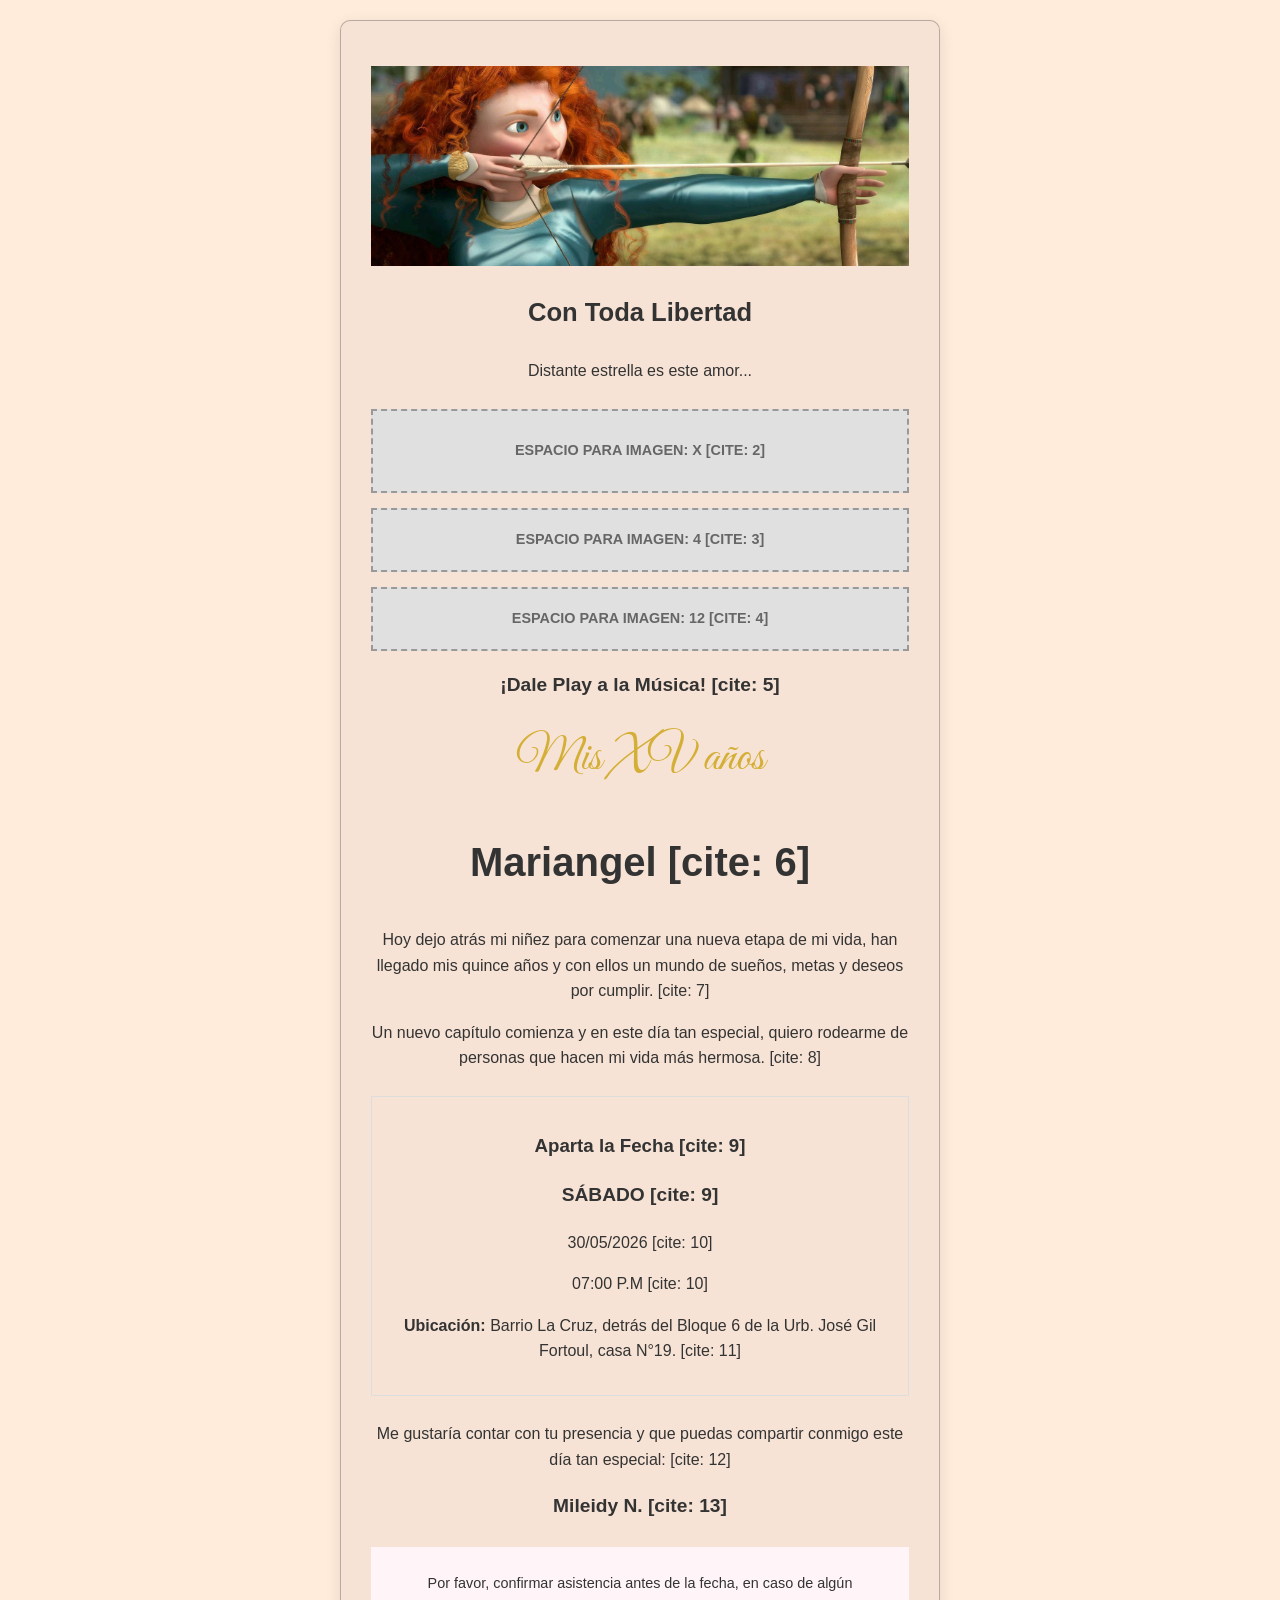
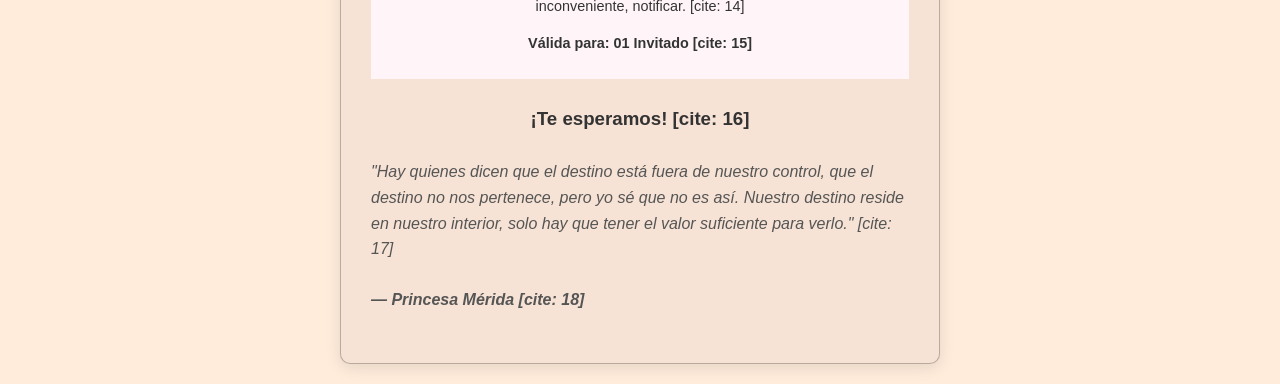
==== index.html @ 7532e688 "Font" ====
<!doctype html>
<html lang="es">
  <head>
    <meta charset="UTF-8" />
    <meta name="viewport" content="width=device-width, initial-scale=1.0" />
    <title>Invitación Mariangel - XV Años</title>

    <!-- Fuente Great Vibes -->
    <link rel="preconnect" href="https://fonts.googleapis.com" />
    <link rel="preconnect" href="https://fonts.gstatic.com" crossorigin />
    <link href="https://fonts.googleapis.com/css2?family=Great+Vibes&display=swap" rel="stylesheet" />

    <style>
      body {
        font-family: "Arial", sans-serif;
        line-height: 1.6;
        color: #333;
        max-width: 600px;
        margin: 0 auto;
        padding: 20px;
        background-color: #ffecdb;
      }
      .container {
        background: #f7e3d5;
        padding: 30px;
        border-radius: 10px;
        border: 1px solid rgba(0, 0, 0, 0.25); /* borde negro leve */
        box-shadow: 0 4px 15px rgba(0, 0, 0, 0.1);
      }

      /* Estilo para los espacios de imágenes */
      .image-placeholder {
        background-color: #e0e0e0;
        border: 2px dashed #999;
        color: #666;
        display: flex;
        align-items: center;
        justify-content: center;
        margin: 15px 0;
        font-size: 0.9em;
        font-weight: bold;
        text-transform: uppercase;
      }

      .section {
        margin-bottom: 25px;
        text-align: center;
      }
      .quote {
        font-style: italic;
        color: #555;
        margin: 20px 0;
      }
      .info-box {
        border: 1px solid #ddd;
        padding: 15px;
        margin-top: 20px;
      }
      h1 {
        font-family: "Great Vibes", cursive;
        color: #d4af37;
        margin: 10px 0;
        font-size: 3em;
        font-weight: 400;
      }
      .destacado {
        font-weight: bold;
        font-size: 1.2em;
      }
    </style>
  </head>
  <body>
    <div class="container">
      <div
        class="image-placeholder"
        style="
          height: 200px;
          padding: 0;
          overflow: hidden;
          border: none;
          background: transparent;
        "
      >
        <img
          src="./img/img02.jpeg"
          alt="Con Toda Libertad"
          style="width: 100%; height: 100%; object-fit: cover; display: block"
        />
      </div>
      <div class="section">
        <p style="font-weight: bold; font-size: 1.6em">Con Toda Libertad</p>
      </div>
      <div class="section">
        <p>Distante estrella es este amor...</p>
      </div>

      <div class="image-placeholder" style="height: 80px">
        Espacio para Imagen: X [cite: 2]
      </div>

      <div class="image-placeholder" style="height: 60px">
        Espacio para Imagen: 4 [cite: 3]
      </div>

      <div class="image-placeholder" style="height: 60px">
        Espacio para Imagen: 12 [cite: 4]
      </div>

      <div class="section">
        <p class="destacado">¡Dale Play a la Música! [cite: 5]</p>
        <h1>Mis XV años</h1>
        <h2 style="font-size: 2.5em">Mariangel [cite: 6]</h2>
      </div>

      <div class="section">
        <p>
          Hoy dejo atrás mi niñez para comenzar una nueva etapa de mi vida, han
          llegado mis quince años y con ellos un mundo de sueños, metas y deseos
          por cumplir. [cite: 7]
        </p>
        <p>
          Un nuevo capítulo comienza y en este día tan especial, quiero rodearme
          de personas que hacen mi vida más hermosa. [cite: 8]
        </p>
      </div>

      <div class="section info-box">
        <h3>Aparta la Fecha [cite: 9]</h3>
        <p class="destacado">SÁBADO [cite: 9]</p>
        <p>30/05/2026 [cite: 10]</p>
        <p>07:00 P.M [cite: 10]</p>
        <p>
          <strong>Ubicación:</strong> Barrio La Cruz, detrás del Bloque 6 de la
          Urb. José Gil Fortoul, casa N°19. [cite: 11]
        </p>
      </div>

      <div class="section">
        <p>
          Me gustaría contar con tu presencia y que puedas compartir conmigo
          este día tan especial: [cite: 12]
        </p>
        <p class="destacado">Mileidy N. [cite: 13]</p>
      </div>

      <div
        class="section"
        style="font-size: 0.9em; background: #fff5f8; padding: 10px"
      >
        <p>
          Por favor, confirmar asistencia antes de la fecha, en caso de algún
          inconveniente, notificar. [cite: 14]
        </p>
        <p><strong>Válida para: 01 Invitado [cite: 15]</strong></p>
      </div>

      <div class="section">
        <h3>¡Te esperamos! [cite: 16]</h3>
      </div>

      <div class="quote">
        "Hay quienes dicen que el destino está fuera de nuestro control, que el
        destino no nos pertenece, pero yo sé que no es así. Nuestro destino
        reside en nuestro interior, solo hay que tener el valor suficiente para
        verlo." [cite: 17]
        <br /><br />
        <strong>— Princesa Mérida [cite: 18]</strong>
      </div>
    </div>
  </body>
</html>
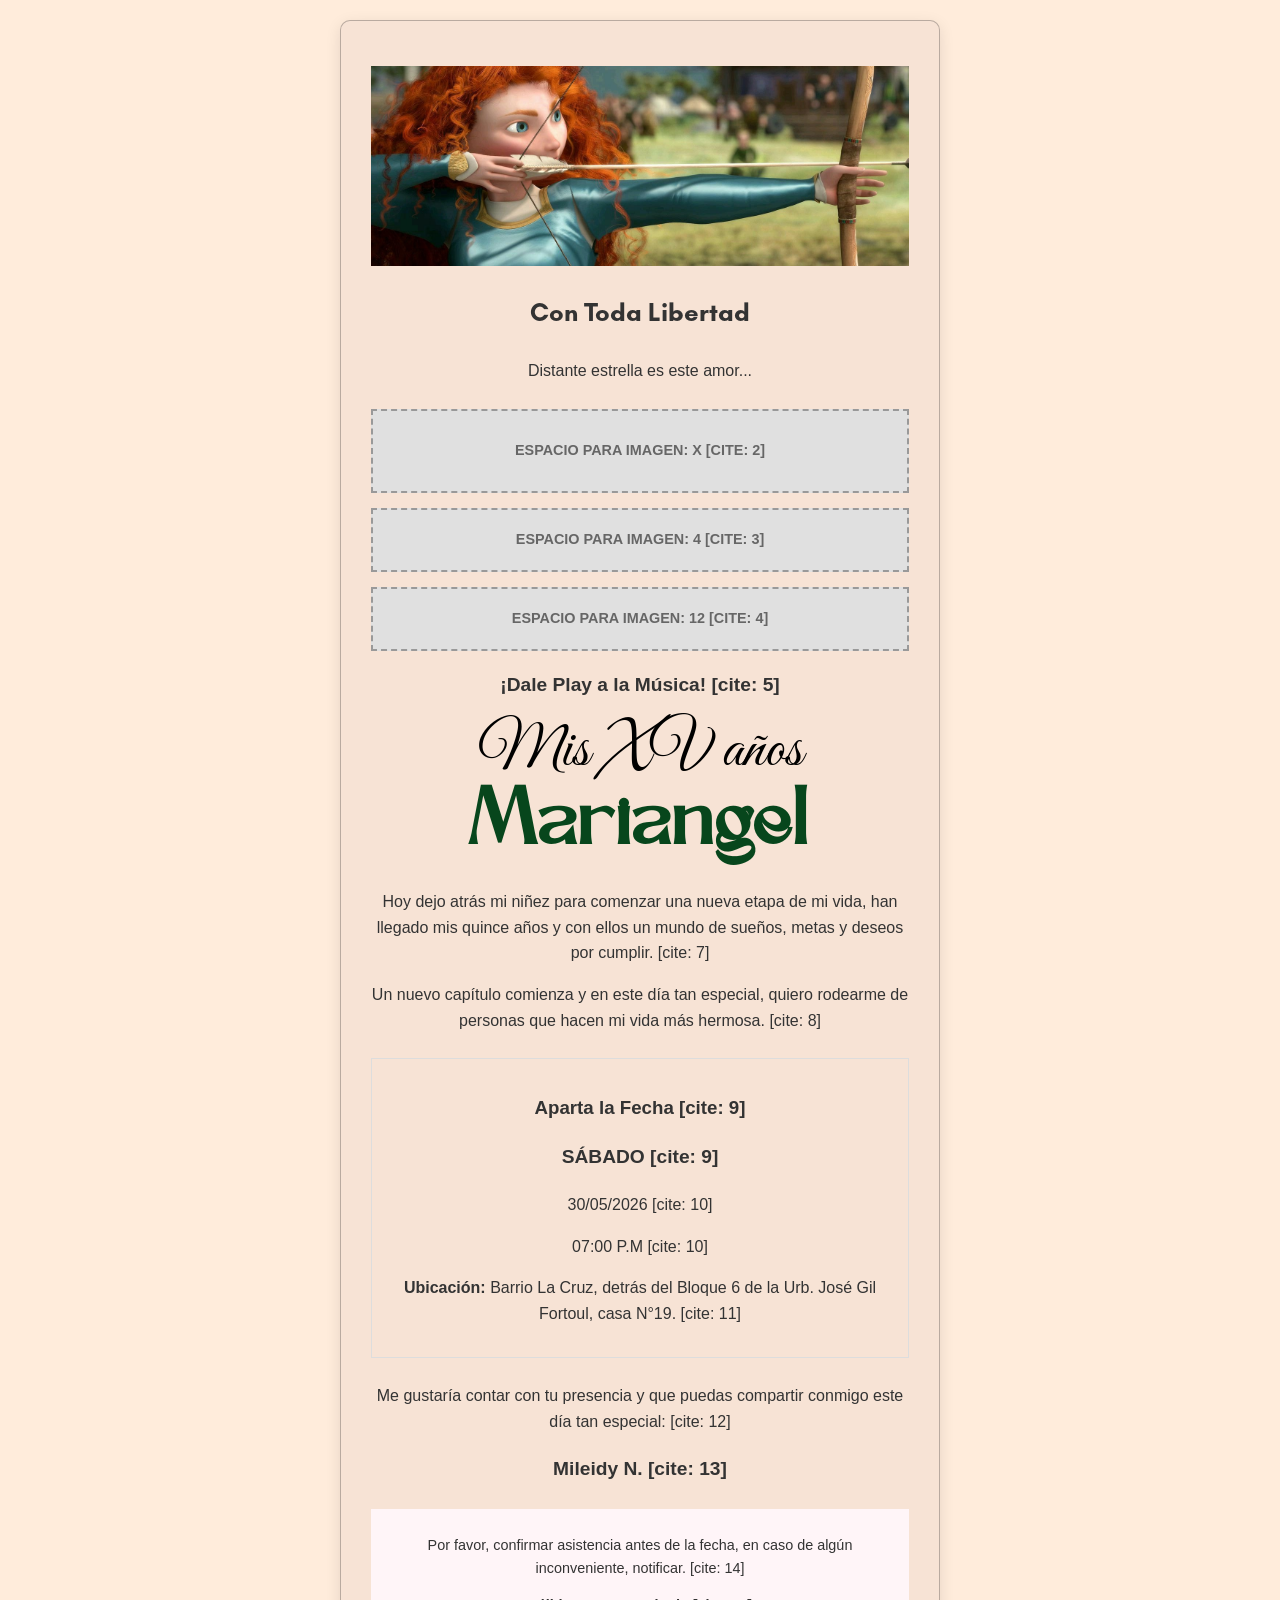
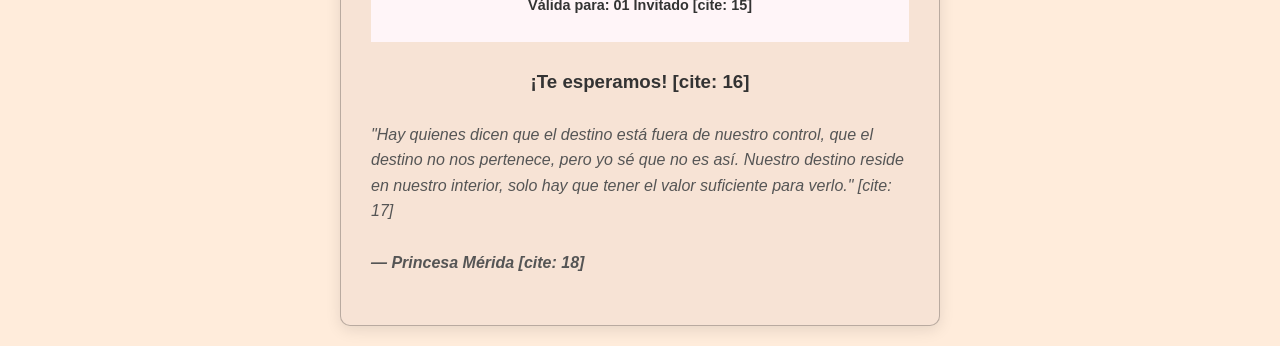
==== commit 9b20ef1f: "FONT" ====
--- a/index.html
+++ b/index.html
@@ -8,9 +8,32 @@
     <!-- Fuente Great Vibes -->
     <link rel="preconnect" href="https://fonts.googleapis.com" />
     <link rel="preconnect" href="https://fonts.gstatic.com" crossorigin />
-    <link href="https://fonts.googleapis.com/css2?family=Great+Vibes&display=swap" rel="stylesheet" />
+    <link
+      href="https://fonts.googleapis.com/css2?family=Great+Vibes&display=swap"
+      rel="stylesheet"
+    />
 
     <style>
+      @font-face {
+        font-family: "Glacial Indifference";
+        src: url("./font/GlacialIndifference/GlacialIndifference-Bold.otf")
+          format("opentype");
+        font-weight: 700;
+        font-style: normal;
+      }
+      @font-face {
+        font-family: "Madelyn Rough";
+        src: url("./font/MadelynRough/madelyn_regular.ttf") format("opentype");
+        font-weight: 400;
+        font-style: normal;
+      }
+      @font-face {
+        font-family: "SEGO";
+        src: url("./font/Sego/sego/SEGO.otf") format("opentype");
+        font-weight: 400;
+        font-style: normal;
+      }
+
       body {
         font-family: "Arial", sans-serif;
         line-height: 1.6;
@@ -66,6 +89,31 @@
       .destacado {
         font-weight: bold;
         font-size: 1.2em;
+      }
+      .titulo-cancion {
+        font-family: "Glacial Indifference", Arial, sans-serif;
+        font-weight: 700;
+        font-size: 1.6em;
+      }
+      h1 {
+        font-family: "Madelyn Rough", "Great Vibes", cursive;
+        color: #d4af37;
+        margin: 10px 0;
+        font-size: 3em;
+        font-weight: 400;
+      }
+      .titulo-xv {
+        font-size: 3.9em;
+        color: #000;
+        margin: 0 0 2px 0; /* menos espacio abajo */
+        line-height: 1;
+      }
+      .titulo-nombre {
+        font-family: "SEGO", Arial, sans-serif;
+        font-size: 5em;
+        margin: 0; /* quita separación extra */
+        line-height: 1;
+        color: #07461c;
       }
     </style>
   </head>
@@ -88,7 +136,9 @@
         />
       </div>
       <div class="section">
-        <p style="font-weight: bold; font-size: 1.6em">Con Toda Libertad</p>
+        <p class="titulo-cancion" style="font-weight: bold; font-size: 1.6em">
+          Con Toda Libertad
+        </p>
       </div>
       <div class="section">
         <p>Distante estrella es este amor...</p>
@@ -108,8 +158,8 @@
 
       <div class="section">
         <p class="destacado">¡Dale Play a la Música! [cite: 5]</p>
-        <h1>Mis XV años</h1>
-        <h2 style="font-size: 2.5em">Mariangel [cite: 6]</h2>
+        <h1 class="titulo-xv">Mis XV años</h1>
+        <h2 class="titulo-nombre">Mariangel</h2>
       </div>
 
       <div class="section">
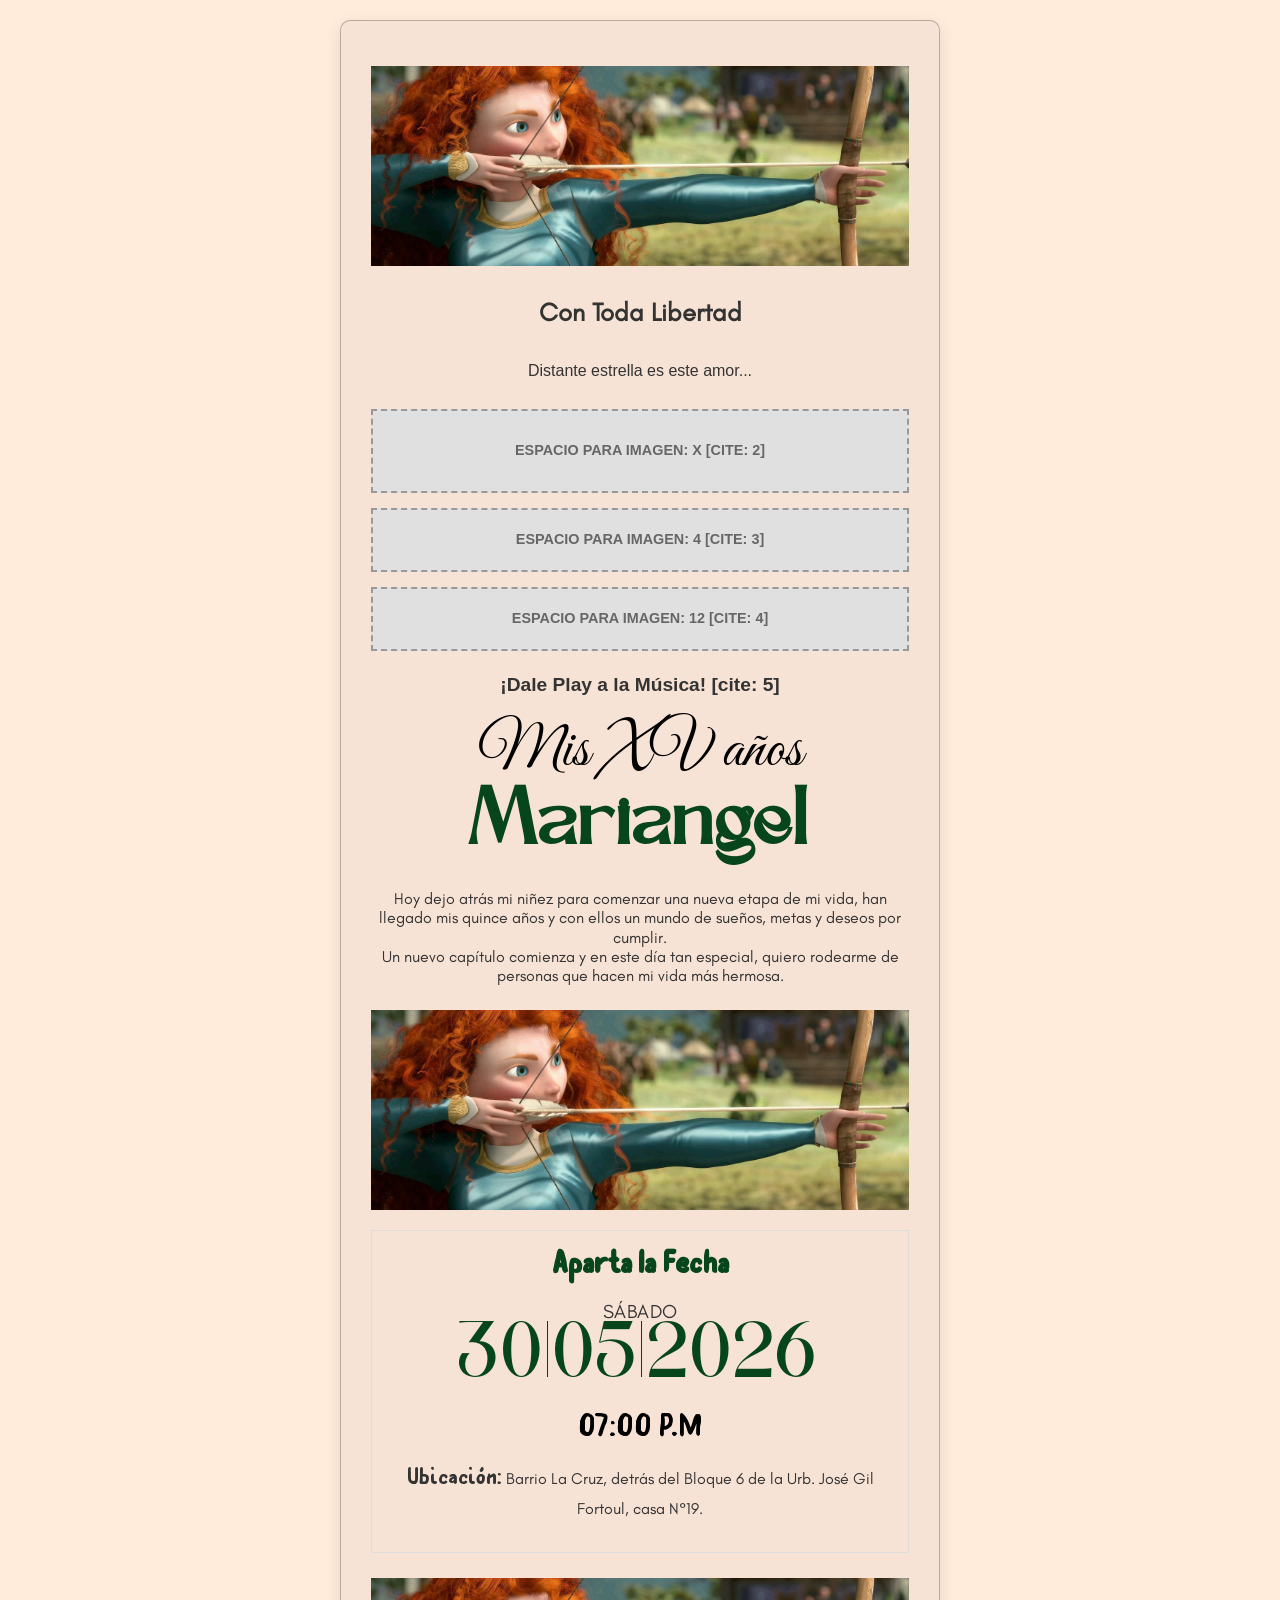
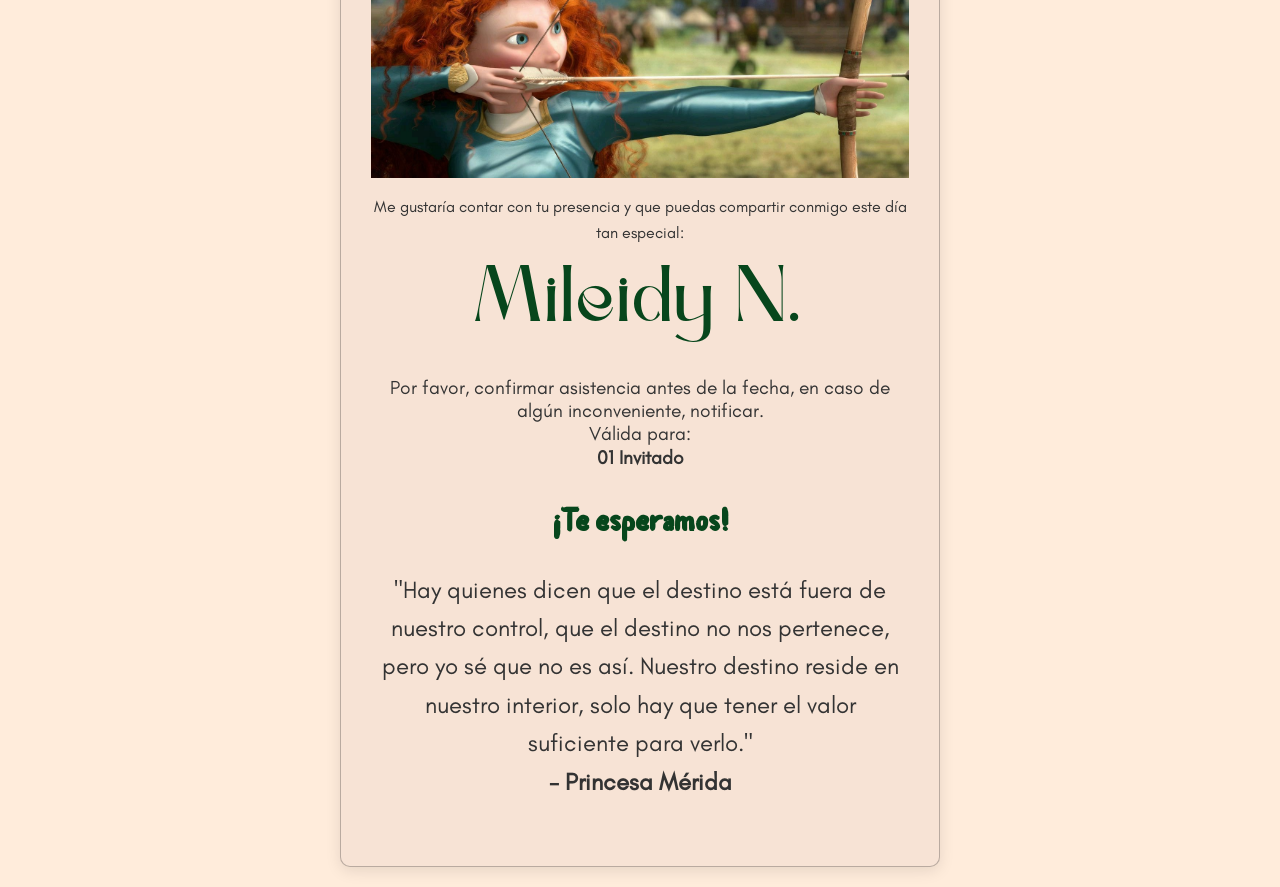
==== commit c0dddf09: "web" ====
--- a/index.html
+++ b/index.html
@@ -16,9 +16,9 @@
     <style>
       @font-face {
         font-family: "Glacial Indifference";
-        src: url("./font/GlacialIndifference/GlacialIndifference-Bold.otf")
+        src: url("./font/GlacialIndifference/GlacialIndifference-Regular.otf")
           format("opentype");
-        font-weight: 700;
+        font-weight: 400;
         font-style: normal;
       }
       @font-face {
@@ -30,6 +30,12 @@
       @font-face {
         font-family: "SEGO";
         src: url("./font/Sego/sego/SEGO.otf") format("opentype");
+        font-weight: 400;
+        font-style: normal;
+      }
+      @font-face {
+        font-family: "Rabbits Bro";
+        src: url("./font/RabbitsBro/Rabbits-Bro.ttf") format("truetype");
         font-weight: 400;
         font-style: normal;
       }
@@ -115,6 +121,44 @@
         line-height: 1;
         color: #07461c;
       }
+      .subtitulo-nombre {
+        font-family: "Rabbits Bro", Arial, sans-serif;
+        font-size: 2em;
+        margin: 0; /* quita separación extra */
+        line-height: 1;
+        color: #07461c;
+      }
+      .fecha {
+        font-family: "Rabbits Bro", Arial, sans-serif;
+        font-size: 2em;
+        margin: 0; /* quita separación extra */
+        line-height: 1;
+        color: black;
+      }
+      .texto-historia {
+        font-family: "Glacial Indifference", Arial, sans-serif;
+        font-weight: 400;
+      }
+      .dia-semana {
+        font-family: "Glacial Indifference", Arial, sans-serif;
+        font-weight: 300; /* más delgada */
+        font-size: 1.2em;
+        letter-spacing: 0.5px;
+      }
+      .info-box .titulo-nombre {
+        margin-top: -30px;
+        margin-bottom: 12px; /* entre 5 y 15 px hacia arriba */
+      }
+      .title-ubi {
+        font-family: "Rabbits Bro", Arial, sans-serif;
+        font-weight: 500;
+        font-size: 1.5em;
+      }
+      .texto-historia p {
+        margin: 0;
+        padding: 0;
+        line-height: 1.2;
+      }
     </style>
   </head>
   <body>
@@ -163,58 +207,94 @@
       </div>
 
       <div class="section">
-        <p>
-          Hoy dejo atrás mi niñez para comenzar una nueva etapa de mi vida, han
-          llegado mis quince años y con ellos un mundo de sueños, metas y deseos
-          por cumplir. [cite: 7]
+        <div class="texto-historia">
+          <p>
+            Hoy dejo atrás mi niñez para comenzar una nueva etapa de mi vida,
+            han llegado mis quince años y con ellos un mundo de sueños, metas y
+            deseos por cumplir.
+          </p>
+          <p>
+            Un nuevo capítulo comienza y en este día tan especial, quiero
+            rodearme de personas que hacen mi vida más hermosa.
+          </p>
+        </div>
+      </div>
+      <div
+        class="image-placeholder"
+        style="
+          height: 200px;
+          padding: 0;
+          overflow: hidden;
+          border: none;
+          background: transparent;
+        "
+      >
+        <img
+          src="./img/img02.jpeg"
+          alt="Con Toda Libertad"
+          style="width: 100%; height: 100%; object-fit: cover; display: block"
+        />
+      </div>
+      <div class="section info-box">
+        <h3 class="subtitulo-nombre">Aparta la Fecha</h3>
+        <p class="destacado dia-semana">SÁBADO</p>
+        <p class="titulo-nombre">30|05|2026</p>
+        <p class="fecha">07:00 P.M</p>
+        <p class="texto-historia">
+          <strong class="title-ubi">Ubicación:</strong> Barrio La Cruz, detrás
+          del Bloque 6 de la Urb. José Gil Fortoul, casa N°19.
         </p>
-        <p>
-          Un nuevo capítulo comienza y en este día tan especial, quiero rodearme
-          de personas que hacen mi vida más hermosa. [cite: 8]
+      </div>
+      <div
+        class="image-placeholder"
+        style="
+          height: 200px;
+          padding: 0;
+          overflow: hidden;
+          border: none;
+          background: transparent;
+        "
+      >
+        <img
+          src="./img/img02.jpeg"
+          alt="Con Toda Libertad"
+          style="width: 100%; height: 100%; object-fit: cover; display: block"
+        />
+      </div>
+      <div class="section">
+        <p class="texto-historia">
+          Me gustaría contar con tu presencia y que puedas compartir conmigo
+          este día tan especial:
         </p>
-      </div>
-
-      <div class="section info-box">
-        <h3>Aparta la Fecha [cite: 9]</h3>
-        <p class="destacado">SÁBADO [cite: 9]</p>
-        <p>30/05/2026 [cite: 10]</p>
-        <p>07:00 P.M [cite: 10]</p>
-        <p>
-          <strong>Ubicación:</strong> Barrio La Cruz, detrás del Bloque 6 de la
-          Urb. José Gil Fortoul, casa N°19. [cite: 11]
-        </p>
-      </div>
-
-      <div class="section">
-        <p>
-          Me gustaría contar con tu presencia y que puedas compartir conmigo
-          este día tan especial: [cite: 12]
-        </p>
-        <p class="destacado">Mileidy N. [cite: 13]</p>
-      </div>
-
-      <div
-        class="section"
-        style="font-size: 0.9em; background: #fff5f8; padding: 10px"
+        <p class="titulo-nombre">Mileidy N.</p>
+      </div>
+
+      <div
+        class="section texto-historia"
+        style="font-size: 1.2em; padding: 10px"
       >
         <p>
           Por favor, confirmar asistencia antes de la fecha, en caso de algún
-          inconveniente, notificar. [cite: 14]
+          inconveniente, notificar.
         </p>
-        <p><strong>Válida para: 01 Invitado [cite: 15]</strong></p>
-      </div>
-
-      <div class="section">
-        <h3>¡Te esperamos! [cite: 16]</h3>
-      </div>
-
-      <div class="quote">
+        <p>Válida para:</p>
+        <p><strong>01 Invitado</strong></p>
+      </div>
+
+      <div class="section">
+        <h3 class="subtitulo-nombre">¡Te esperamos!</h3>
+      </div>
+
+      <div
+        class="section texto-historia"
+        style="font-size: 1.5em; padding: 10px"
+      >
         "Hay quienes dicen que el destino está fuera de nuestro control, que el
         destino no nos pertenece, pero yo sé que no es así. Nuestro destino
         reside en nuestro interior, solo hay que tener el valor suficiente para
-        verlo." [cite: 17]
-        <br /><br />
-        <strong>— Princesa Mérida [cite: 18]</strong>
+        verlo."
+        <br />
+        <strong>- Princesa Mérida</strong>
       </div>
     </div>
   </body>
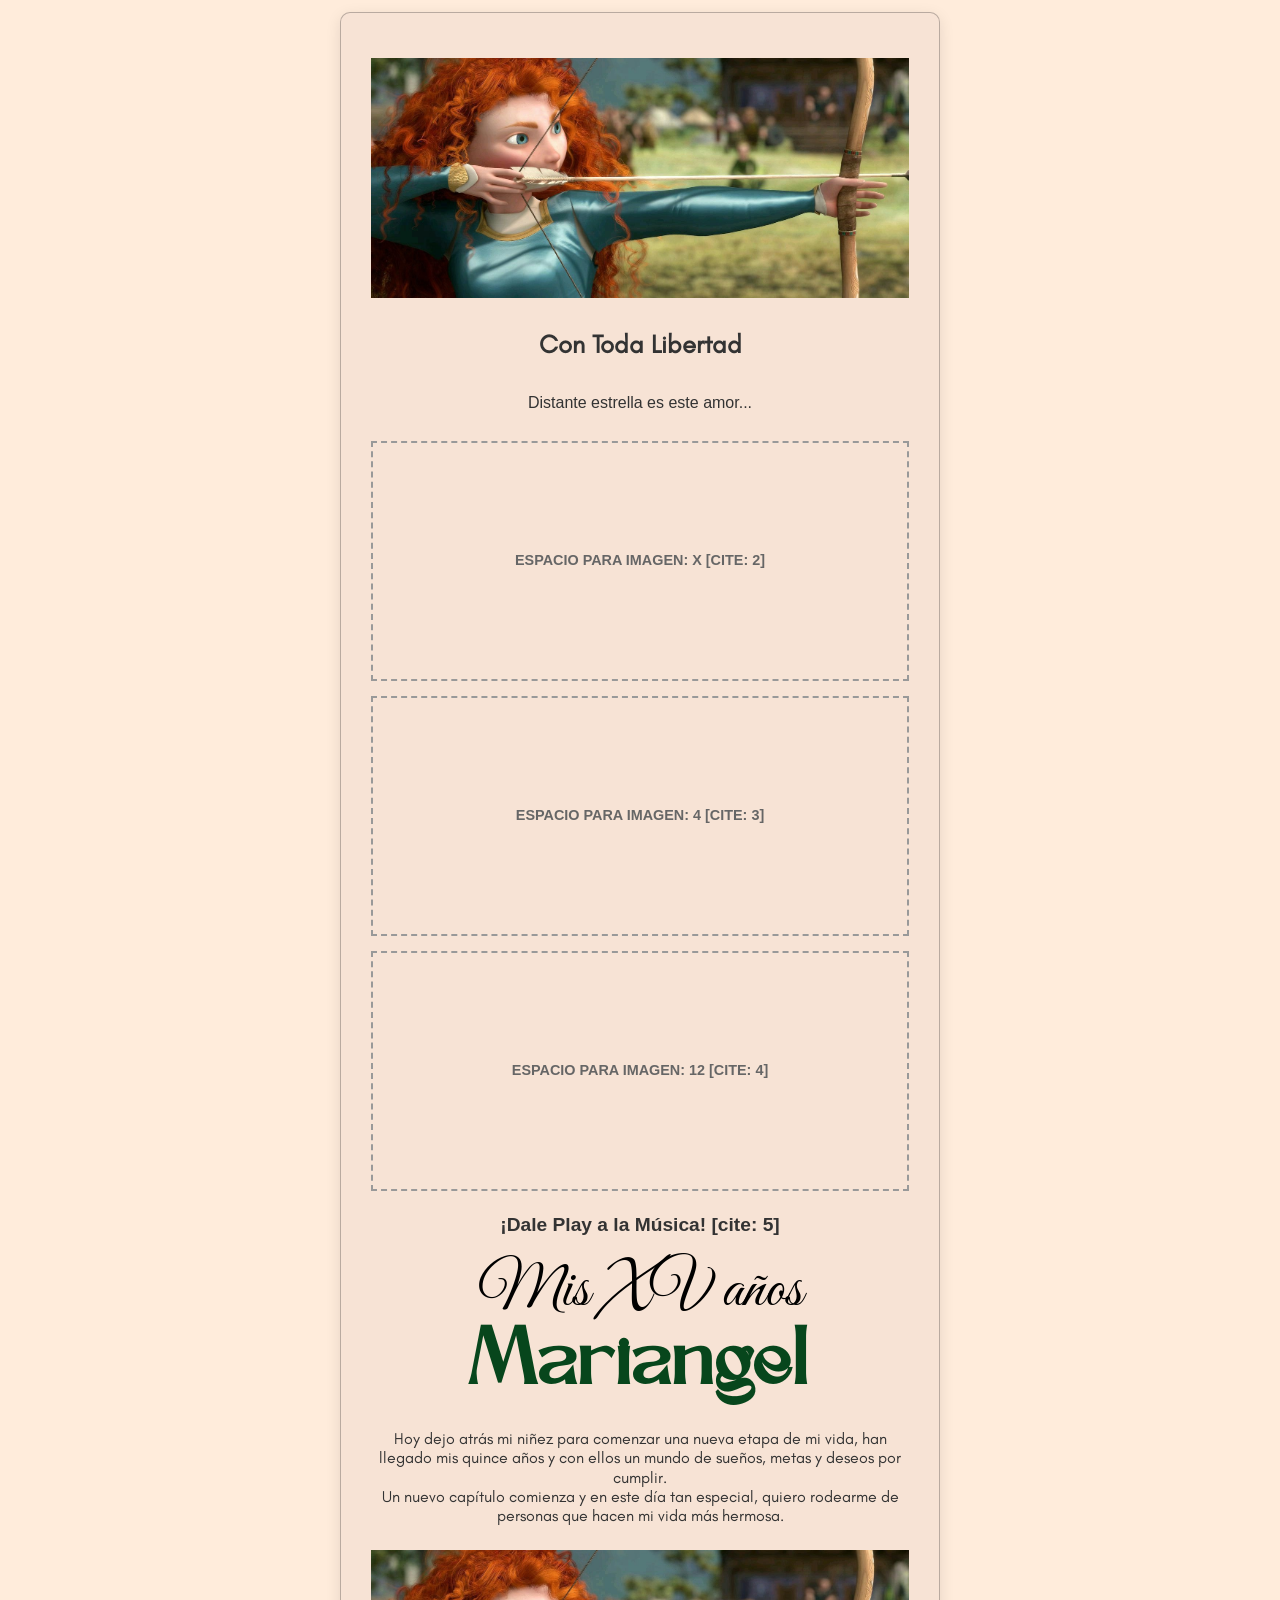
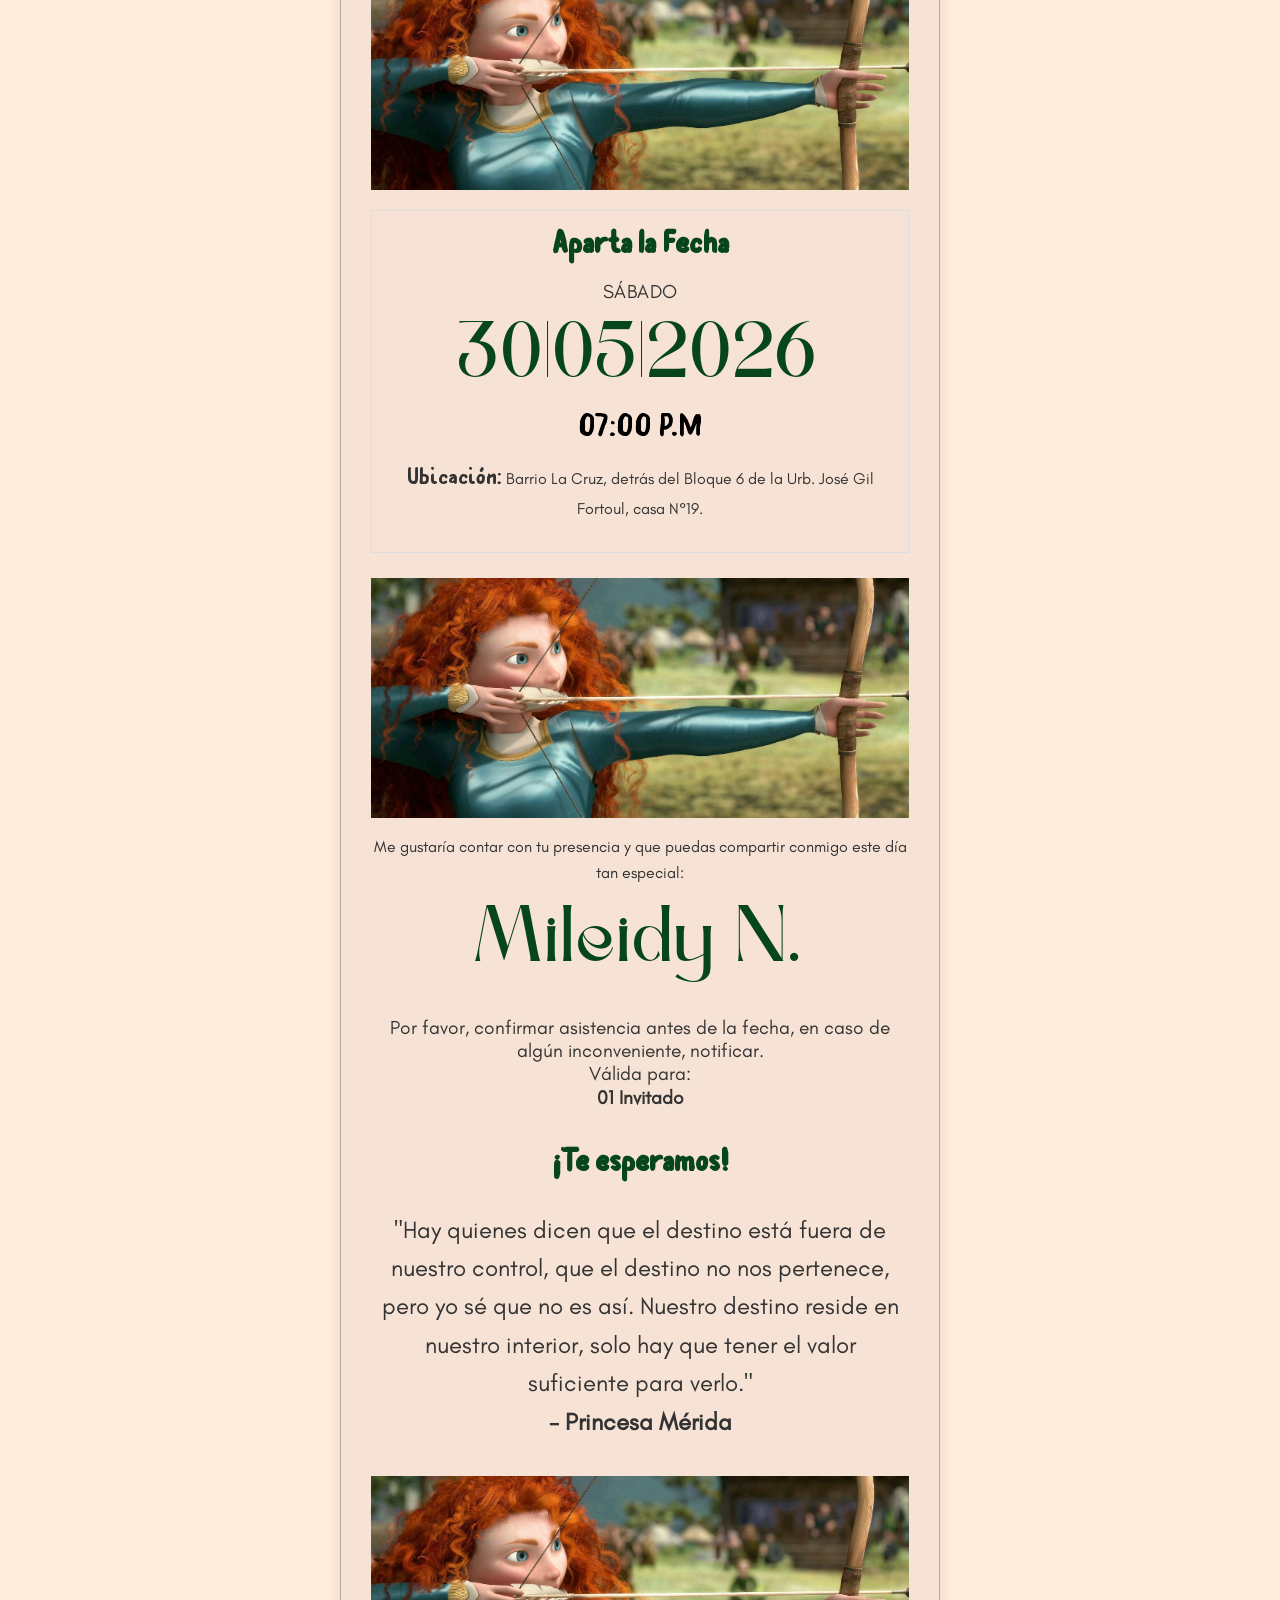
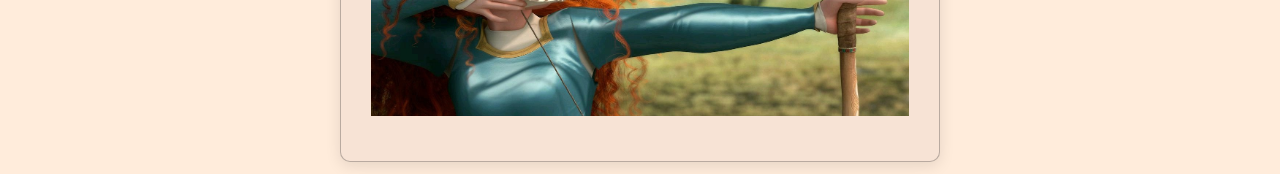
==== commit 0399538a: "media query" ====
--- a/index.html
+++ b/index.html
@@ -40,39 +40,63 @@
         font-style: normal;
       }
 
+      * {
+        box-sizing: border-box;
+      }
+
+      html,
+      body {
+        width: 100%;
+        margin: 0;
+        padding: 0;
+      }
+
       body {
         font-family: "Arial", sans-serif;
         line-height: 1.6;
         color: #333;
+        min-height: 100vh;
+        background-color: #ffecdb;
+        padding: 12px;
+        display: flex;
+        justify-content: center;
+      }
+
+      .container {
+        width: 100%;
         max-width: 600px;
-        margin: 0 auto;
-        padding: 20px;
-        background-color: #ffecdb;
-      }
-      .container {
         background: #f7e3d5;
-        padding: 30px;
+        padding: clamp(16px, 4vw, 30px);
         border-radius: 10px;
-        border: 1px solid rgba(0, 0, 0, 0.25); /* borde negro leve */
+        border: 1px solid rgba(0, 0, 0, 0.25);
         box-shadow: 0 4px 15px rgba(0, 0, 0, 0.1);
       }
 
       /* Estilo para los espacios de imágenes */
       .image-placeholder {
-        background-color: #e0e0e0;
+        width: 100%;
+        margin: 15px 0;
+        overflow: hidden;
+        height: clamp(160px, 45vw, 240px) !important;
         border: 2px dashed #999;
         color: #666;
         display: flex;
         align-items: center;
         justify-content: center;
-        margin: 15px 0;
         font-size: 0.9em;
         font-weight: bold;
         text-transform: uppercase;
       }
 
+      .image-placeholder img {
+        width: 100%;
+        height: 100%;
+        object-fit: cover;
+        display: block;
+      }
+
       .section {
-        margin-bottom: 25px;
+        margin-bottom: clamp(16px, 4vw, 25px);
         text-align: center;
       }
       .quote {
@@ -82,7 +106,7 @@
       }
       .info-box {
         border: 1px solid #ddd;
-        padding: 15px;
+        padding: clamp(12px, 3vw, 15px);
         margin-top: 20px;
       }
       h1 {
@@ -116,8 +140,8 @@
       }
       .titulo-nombre {
         font-family: "SEGO", Arial, sans-serif;
-        font-size: 5em;
-        margin: 0; /* quita separación extra */
+        font-size: clamp(2.5em, 12vw, 5em);  /* Cambio aquí */
+        margin: 0;
         line-height: 1;
         color: #07461c;
       }
@@ -130,7 +154,7 @@
       }
       .fecha {
         font-family: "Rabbits Bro", Arial, sans-serif;
-        font-size: 2em;
+        font-size: clamp(1.2em, 5vw, 2em);  /* Cambio aquí */
         margin: 0; /* quita separación extra */
         line-height: 1;
         color: black;
@@ -146,7 +170,7 @@
         letter-spacing: 0.5px;
       }
       .info-box .titulo-nombre {
-        margin-top: -30px;
+        margin-top: -10px;
         margin-bottom: 12px; /* entre 5 y 15 px hacia arriba */
       }
       .title-ubi {
@@ -296,6 +320,22 @@
         <br />
         <strong>- Princesa Mérida</strong>
       </div>
+      <div
+        class="image-placeholder"
+        style="
+          height: 200px;
+          padding: 0;
+          overflow: hidden;
+          border: none;
+          background: transparent;
+        "
+      >
+        <img
+          src="./img/img02.jpeg"
+          alt="Con Toda Libertad"
+          style="width: 100%; height: 100%; object-fit: cover; display: block"
+        />
+      </div>
     </div>
   </body>
 </html>
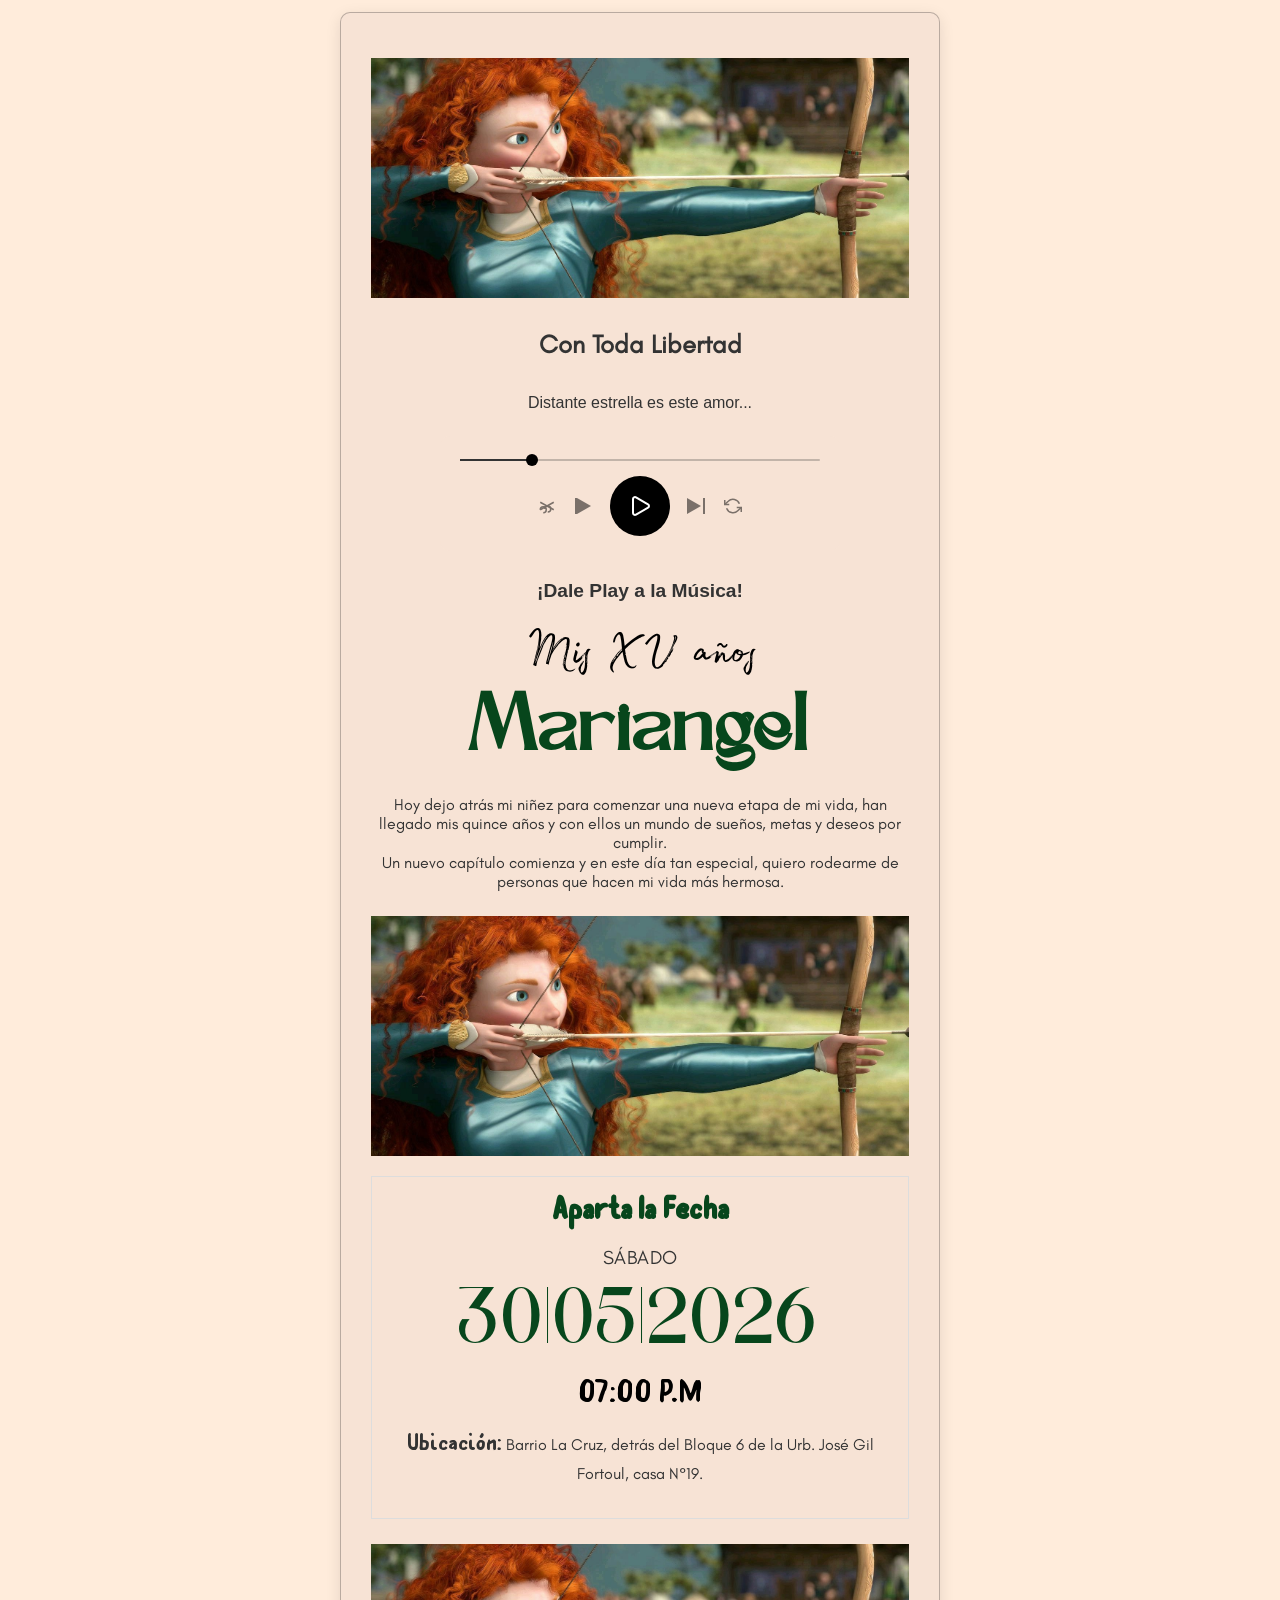
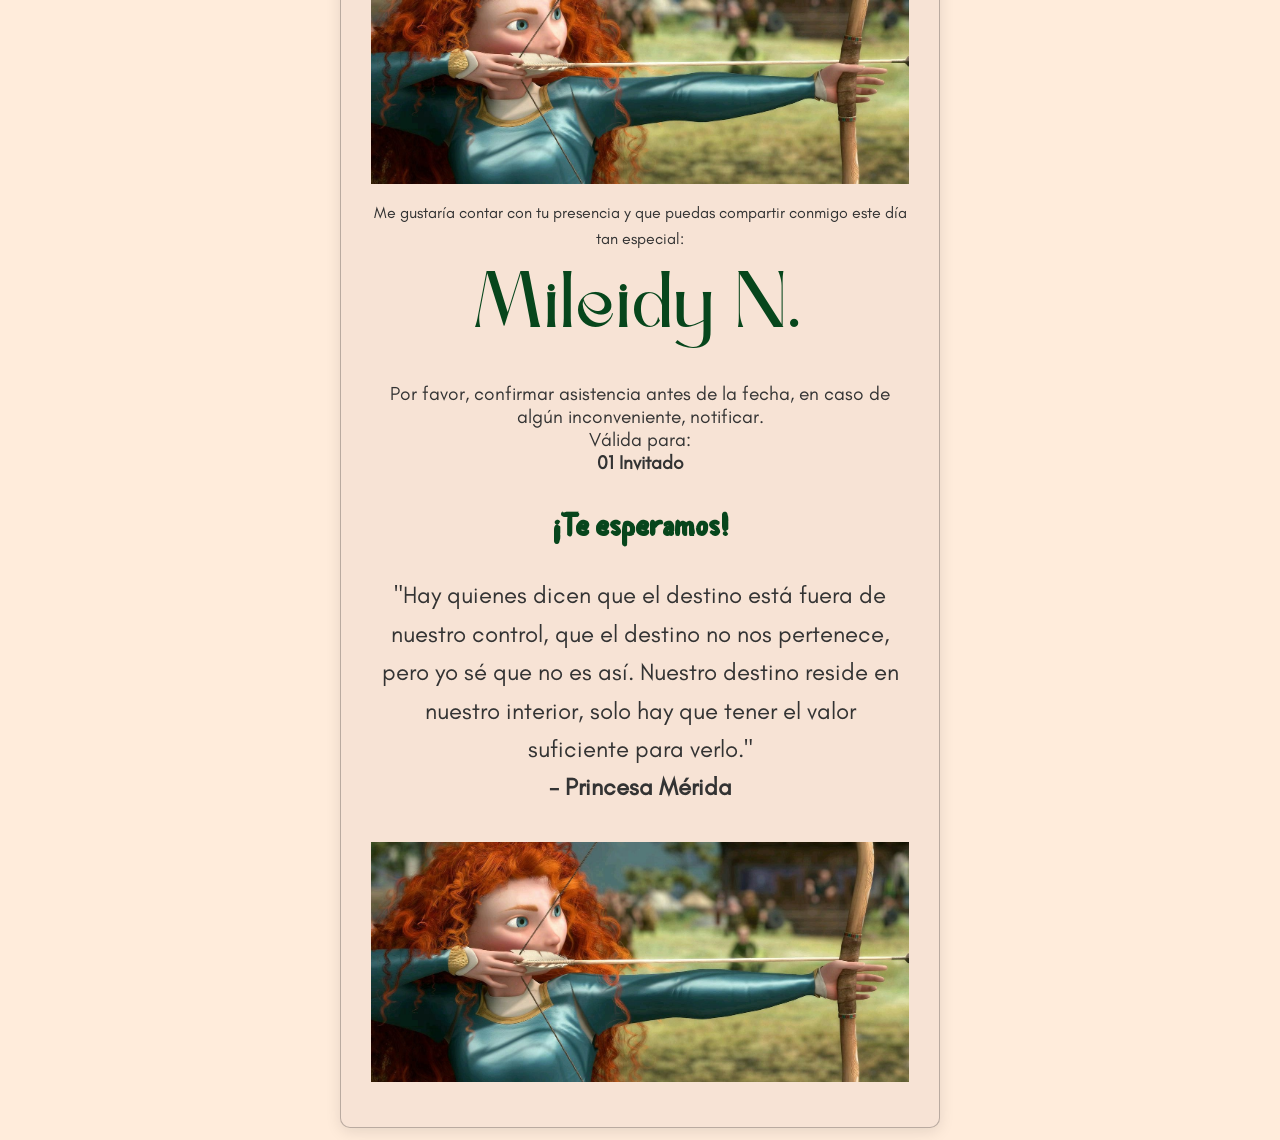
==== commit 763eafd6: "Musica" ====
--- a/index.html
+++ b/index.html
@@ -12,178 +12,8 @@
       href="https://fonts.googleapis.com/css2?family=Great+Vibes&display=swap"
       rel="stylesheet"
     />
-
-    <style>
-      @font-face {
-        font-family: "Glacial Indifference";
-        src: url("./font/GlacialIndifference/GlacialIndifference-Regular.otf")
-          format("opentype");
-        font-weight: 400;
-        font-style: normal;
-      }
-      @font-face {
-        font-family: "Madelyn Rough";
-        src: url("./font/MadelynRough/madelyn_regular.ttf") format("opentype");
-        font-weight: 400;
-        font-style: normal;
-      }
-      @font-face {
-        font-family: "SEGO";
-        src: url("./font/Sego/sego/SEGO.otf") format("opentype");
-        font-weight: 400;
-        font-style: normal;
-      }
-      @font-face {
-        font-family: "Rabbits Bro";
-        src: url("./font/RabbitsBro/Rabbits-Bro.ttf") format("truetype");
-        font-weight: 400;
-        font-style: normal;
-      }
-
-      * {
-        box-sizing: border-box;
-      }
-
-      html,
-      body {
-        width: 100%;
-        margin: 0;
-        padding: 0;
-      }
-
-      body {
-        font-family: "Arial", sans-serif;
-        line-height: 1.6;
-        color: #333;
-        min-height: 100vh;
-        background-color: #ffecdb;
-        padding: 12px;
-        display: flex;
-        justify-content: center;
-      }
-
-      .container {
-        width: 100%;
-        max-width: 600px;
-        background: #f7e3d5;
-        padding: clamp(16px, 4vw, 30px);
-        border-radius: 10px;
-        border: 1px solid rgba(0, 0, 0, 0.25);
-        box-shadow: 0 4px 15px rgba(0, 0, 0, 0.1);
-      }
-
-      /* Estilo para los espacios de imágenes */
-      .image-placeholder {
-        width: 100%;
-        margin: 15px 0;
-        overflow: hidden;
-        height: clamp(160px, 45vw, 240px) !important;
-        border: 2px dashed #999;
-        color: #666;
-        display: flex;
-        align-items: center;
-        justify-content: center;
-        font-size: 0.9em;
-        font-weight: bold;
-        text-transform: uppercase;
-      }
-
-      .image-placeholder img {
-        width: 100%;
-        height: 100%;
-        object-fit: cover;
-        display: block;
-      }
-
-      .section {
-        margin-bottom: clamp(16px, 4vw, 25px);
-        text-align: center;
-      }
-      .quote {
-        font-style: italic;
-        color: #555;
-        margin: 20px 0;
-      }
-      .info-box {
-        border: 1px solid #ddd;
-        padding: clamp(12px, 3vw, 15px);
-        margin-top: 20px;
-      }
-      h1 {
-        font-family: "Great Vibes", cursive;
-        color: #d4af37;
-        margin: 10px 0;
-        font-size: 3em;
-        font-weight: 400;
-      }
-      .destacado {
-        font-weight: bold;
-        font-size: 1.2em;
-      }
-      .titulo-cancion {
-        font-family: "Glacial Indifference", Arial, sans-serif;
-        font-weight: 700;
-        font-size: 1.6em;
-      }
-      h1 {
-        font-family: "Madelyn Rough", "Great Vibes", cursive;
-        color: #d4af37;
-        margin: 10px 0;
-        font-size: 3em;
-        font-weight: 400;
-      }
-      .titulo-xv {
-        font-size: 3.9em;
-        color: #000;
-        margin: 0 0 2px 0; /* menos espacio abajo */
-        line-height: 1;
-      }
-      .titulo-nombre {
-        font-family: "SEGO", Arial, sans-serif;
-        font-size: clamp(2.5em, 12vw, 5em);  /* Cambio aquí */
-        margin: 0;
-        line-height: 1;
-        color: #07461c;
-      }
-      .subtitulo-nombre {
-        font-family: "Rabbits Bro", Arial, sans-serif;
-        font-size: 2em;
-        margin: 0; /* quita separación extra */
-        line-height: 1;
-        color: #07461c;
-      }
-      .fecha {
-        font-family: "Rabbits Bro", Arial, sans-serif;
-        font-size: clamp(1.2em, 5vw, 2em);  /* Cambio aquí */
-        margin: 0; /* quita separación extra */
-        line-height: 1;
-        color: black;
-      }
-      .texto-historia {
-        font-family: "Glacial Indifference", Arial, sans-serif;
-        font-weight: 400;
-      }
-      .dia-semana {
-        font-family: "Glacial Indifference", Arial, sans-serif;
-        font-weight: 300; /* más delgada */
-        font-size: 1.2em;
-        letter-spacing: 0.5px;
-      }
-      .info-box .titulo-nombre {
-        margin-top: -10px;
-        margin-bottom: 12px; /* entre 5 y 15 px hacia arriba */
-      }
-      .title-ubi {
-        font-family: "Rabbits Bro", Arial, sans-serif;
-        font-weight: 500;
-        font-size: 1.5em;
-      }
-      .texto-historia p {
-        margin: 0;
-        padding: 0;
-        line-height: 1.2;
-      }
-    </style>
+    <link rel="stylesheet" href="./css/general/style.css" />
+    <link rel="stylesheet" href="./css/reproductor/cssrepro.css" />
   </head>
   <body>
     <div class="container">
@@ -209,23 +39,65 @@
         </p>
       </div>
       <div class="section">
-        <p>Distante estrella es este amor...</p>
-      </div>
-
-      <div class="image-placeholder" style="height: 80px">
-        Espacio para Imagen: X [cite: 2]
-      </div>
-
-      <div class="image-placeholder" style="height: 60px">
-        Espacio para Imagen: 4 [cite: 3]
-      </div>
-
-      <div class="image-placeholder" style="height: 60px">
-        Espacio para Imagen: 12 [cite: 4]
-      </div>
-
-      <div class="section">
-        <p class="destacado">¡Dale Play a la Música! [cite: 5]</p>
+        <p style="margin-bottom: 20px">Distante estrella es este amor...</p>
+
+        <div class="music-player">
+          <div class="progress-container">
+            <div class="progress-bar">
+              <div class="progress-fill" style="width: 20%"></div>
+              <div class="progress-dot" style="left: 20%"></div>
+            </div>
+          </div>
+
+          <div class="player-controls">
+            <!-- Botón Shuffle (estático) -->
+            <button class="control-btn sm-btn" type="button" disabled>
+              <svg width="20" height="20" viewBox="0 0 24 24" fill="none" stroke="currentColor" stroke-width="2">
+                <path d="M3 17a4 4 0 1 1 4 4m6-1a4 4 0 1 0-4-4"></path>
+                <path d="M21 7L3 17m0-10l18 10"></path>
+              </svg>
+            </button>
+
+            <!-- Botón Previous (estático) -->
+            <button class="control-btn" type="button" disabled>
+              <svg width="24" height="24" viewBox="0 0 24 24" fill="currentColor">
+                <path d="M4 4v16h2V4H4zm16 8L6 4v16l14-8z"></path>
+              </svg>
+            </button>
+
+            <!-- Botón Play (funcional) -->
+            <button class="control-btn play-btn" id="playBtn" type="button">
+              <svg xmlns="http://www.w3.org/2000/svg" width="24" height="24" viewBox="0 0 24 24" fill="none" stroke="currentColor" stroke-width="2" stroke-linecap="round" stroke-linejoin="round" class="lucide lucide-play"><path d="M5 5a2 2 0 0 1 3.008-1.728l11.997 6.998a2 2 0 0 1 .003 3.458l-12 7A2 2 0 0 1 5 19z"/></svg>
+            </button>
+
+            <!-- Botón Pause (funcional) -->
+            <button class="control-btn play-btn" id="pauseBtn" type="button" style="display: none;">
+              <svg xmlns="http://www.w3.org/2000/svg" width="24" height="24" viewBox="0 0 24 24" fill="none" stroke="currentColor" stroke-width="2" stroke-linecap="round" stroke-linejoin="round" class="lucide lucide-pause"><rect x="14" y="3" width="5" height="18" rx="1"/><rect x="5" y="3" width="5" height="18" rx="1"/></svg>
+            </button>
+
+            <!-- Botón Next (estático) -->
+            <button class="control-btn" type="button" disabled>
+              <svg width="24" height="24" viewBox="0 0 24 24" fill="currentColor">
+                <path d="M18 4v16h2V4h-2zM2 4l14 8-14 8V4z"></path>
+              </svg>
+            </button>
+
+            <!-- Botón Repeat (estático) -->
+            <button class="control-btn sm-btn" type="button" disabled>
+              <svg width="20" height="20" viewBox="0 0 24 24" fill="none" stroke="currentColor" stroke-width="2">
+                <path d="M1 4v6h6"></path>
+                <path d="M23 20v-6h-6"></path>
+                <path d="M20.49 9A9 9 0 0 0 5.64 5.64L1 10m22 4l-4.64 4.36A9 9 0 0 1 3.51 15"></path>
+              </svg>
+            </button>
+          </div>
+
+          <audio id="audioPlayer" src="./audio/audiofondo.mp3"></audio>
+        </div>
+      </div>
+
+      <div class="section">
+        <p class="destacado">¡Dale Play a la Música!</p>
         <h1 class="titulo-xv">Mis XV años</h1>
         <h2 class="titulo-nombre">Mariangel</h2>
       </div>
@@ -339,3 +211,4 @@
     </div>
   </body>
 </html>
+<script src="./js/repro.js"></script>
--- a/css/general/style.css
+++ b/css/general/style.css
@@ -0,0 +1,169 @@
+@font-face {
+  font-family: "Glacial Indifference";
+  src: url("../../font/GlacialIndifference/GlacialIndifference-Regular.otf")
+    format("opentype");
+  font-weight: 400;
+  font-style: normal;
+}
+@font-face {
+  font-family: "Madelyn Rough";
+  src: url("../../font/MadelynRough/madelyn_regular.otf") format("opentype");
+  font-weight: 400;
+  font-style: normal;
+}
+@font-face {
+  font-family: "SEGO";
+  src: url("../../font/Sego/sego/SEGO.otf") format("opentype");
+  font-weight: 400;
+  font-style: normal;
+}
+@font-face {
+  font-family: "Rabbits Bro";
+  src: url("../../font/RabbitsBro/Rabbits-Bro.ttf") format("truetype");
+  font-weight: 400;
+  font-style: normal;
+}
+
+* {
+  box-sizing: border-box;
+}
+
+html,
+body {
+  width: 100%;
+  margin: 0;
+  padding: 0;
+}
+
+body {
+  font-family: "Arial", sans-serif;
+  line-height: 1.6;
+  color: #333;
+  min-height: 100vh;
+  background-color: #ffecdb;
+  padding: 12px;
+  display: flex;
+  justify-content: center;
+}
+
+.container {
+  width: 100%;
+  max-width: 600px;
+  background: #f7e3d5;
+  padding: clamp(16px, 4vw, 30px);
+  border-radius: 10px;
+  border: 1px solid rgba(0, 0, 0, 0.25);
+  box-shadow: 0 4px 15px rgba(0, 0, 0, 0.1);
+}
+
+/* Estilo para los espacios de imágenes */
+.image-placeholder {
+  width: 100%;
+  margin: 15px 0;
+  overflow: hidden;
+  height: clamp(160px, 45vw, 240px) !important;
+  border: 2px dashed #999;
+  color: #666;
+  display: flex;
+  align-items: center;
+  justify-content: center;
+  font-size: 0.9em;
+  font-weight: bold;
+  text-transform: uppercase;
+}
+
+.image-placeholder img {
+  width: 100%;
+  height: 100%;
+  object-fit: cover;
+  display: block;
+}
+
+.section {
+  margin-bottom: clamp(16px, 4vw, 25px);
+  text-align: center;
+}
+.quote {
+  font-style: italic;
+  color: #555;
+  margin: 20px 0;
+}
+.info-box {
+  border: 1px solid #ddd;
+  padding: clamp(12px, 3vw, 15px);
+  margin-top: 20px;
+}
+h1 {
+  font-family: "Great Vibes", cursive;
+  color: #d4af37;
+  margin: 10px 0;
+  font-size: 3em;
+  font-weight: 400;
+}
+.destacado {
+  font-weight: bold;
+  font-size: 1.2em;
+}
+.titulo-cancion {
+  font-family: "Glacial Indifference", Arial, sans-serif;
+  font-weight: 700;
+  font-size: 1.6em;
+}
+h1 {
+  font-family: "Madelyn Rough", "Great Vibes", cursive;
+  color: #d4af37;
+  margin: 10px 0;
+  font-size: 3em;
+  font-weight: 400;
+}
+.titulo-xv {
+  font-size: 3.9em;
+  color: #000;
+  margin: 0 0 2px 0; /* menos espacio abajo */
+  line-height: 1;
+}
+.titulo-nombre {
+  font-family: "SEGO", Arial, sans-serif;
+  font-size: clamp(2.5em, 12vw, 5em); /* Cambio aquí */
+  margin: 0;
+  line-height: 1;
+  color: #07461c;
+}
+.subtitulo-nombre {
+  font-family: "Rabbits Bro", Arial, sans-serif;
+  font-size: 2em;
+  margin: 0; /* quita separación extra */
+  line-height: 1;
+  color: #07461c;
+}
+.fecha {
+  font-family: "Rabbits Bro", Arial, sans-serif;
+  font-size: clamp(1.2em, 5vw, 2em); /* Cambio aquí */
+  margin: 0; /* quita separación extra */
+  line-height: 1;
+  color: black;
+}
+.texto-historia {
+  font-family: "Glacial Indifference", Arial, sans-serif;
+  font-weight: 400;
+}
+.dia-semana {
+  font-family: "Glacial Indifference", Arial, sans-serif;
+  font-weight: 300; /* más delgada */
+  font-size: 1.2em;
+  letter-spacing: 0.5px;
+}
+.info-box .titulo-nombre {
+  margin-top: -10px;
+  margin-bottom: 12px; /* entre 5 y 15 px hacia arriba */
+}
+.title-ubi {
+  font-family: "Rabbits Bro", Arial, sans-serif;
+  font-weight: 500;
+  font-size: 1.5em;
+}
+.texto-historia p {
+  margin: 0;
+  padding: 0;
+  line-height: 1.2;
+}
--- a/css/reproductor/cssrepro.css
+++ b/css/reproductor/cssrepro.css
@@ -0,0 +1,113 @@
+/* Estilos para el reproductor de música */
+      .music-player {
+        background: #f7e3d5; /* El color crema de tu imagen */
+        padding: 15px 20px;
+        border-radius: 10px;
+        max-width: 400px;
+        margin: 15px auto;
+      }
+
+      /* Contenedor de la barra para mayor área de click */
+      .progress-container {
+        padding: 8px 0 15px 0;
+        cursor: pointer;
+      }
+
+      .progress-bar {
+        position: relative;
+        width: 100%;
+        height: 2px;
+        background: #33333344; /* Línea sutil */
+        border-radius: 2px;
+      }
+
+      .progress-fill {
+        height: 100%;
+        background: #333;
+        width: 0%;
+      }
+
+      .progress-dot {
+        position: absolute;
+        width: 12px;
+        height: 12px;
+        background: #000;
+        border-radius: 50%;
+        top: 50%;
+        transform: translate(-50%, -50%);
+        left: 0%;
+      }
+
+      .player-controls {
+        display: flex;
+        justify-content: center;
+        align-items: center;
+        gap: 15px;
+      }
+
+      .control-btn {
+        background: none;
+        border: none;
+        cursor: pointer;
+        color: #000;
+        display: flex;
+        align-items: center;
+        justify-content: center;
+        transition: opacity 0.2s;
+        padding: 0;
+        width: auto;
+        height: auto;
+      }
+
+      .control-btn:hover:not(:disabled) {
+        opacity: 0.7;
+      }
+
+      .control-btn:disabled {
+        opacity: 0.5;
+        cursor: not-allowed;
+      }
+
+      /* Iconos de las esquinas (shuffle y repeat) */
+      .sm-btn svg {
+        width: 18px;
+        height: 18px;
+      }
+
+      .play-btn {
+        background: #000;
+        color: #fff;
+        width: 60px;
+        height: 60px;
+        border-radius: 50%;
+        padding: 0;
+        border: none;
+        display: flex;
+        align-items: center;
+        justify-content: center;
+        position: relative;
+        cursor: pointer;
+        outline: none;
+        line-height: 0;
+        overflow: hidden;
+      }
+
+      .play-btn svg {
+        width: 24px;
+        height: 24px;
+        flex-shrink: 0;
+        stroke: white;
+      }
+
+      .play-btn:hover:not(:disabled) {
+        background: #333;
+      }
+
+      .play-btn:active {
+        transform: none;
+      }
+
+      .play-btn:focus {
+        outline: none;
+        box-shadow: 0 0 0 2px #000, 0 0 0 4px rgba(0, 0, 0, 0.3);
+      }
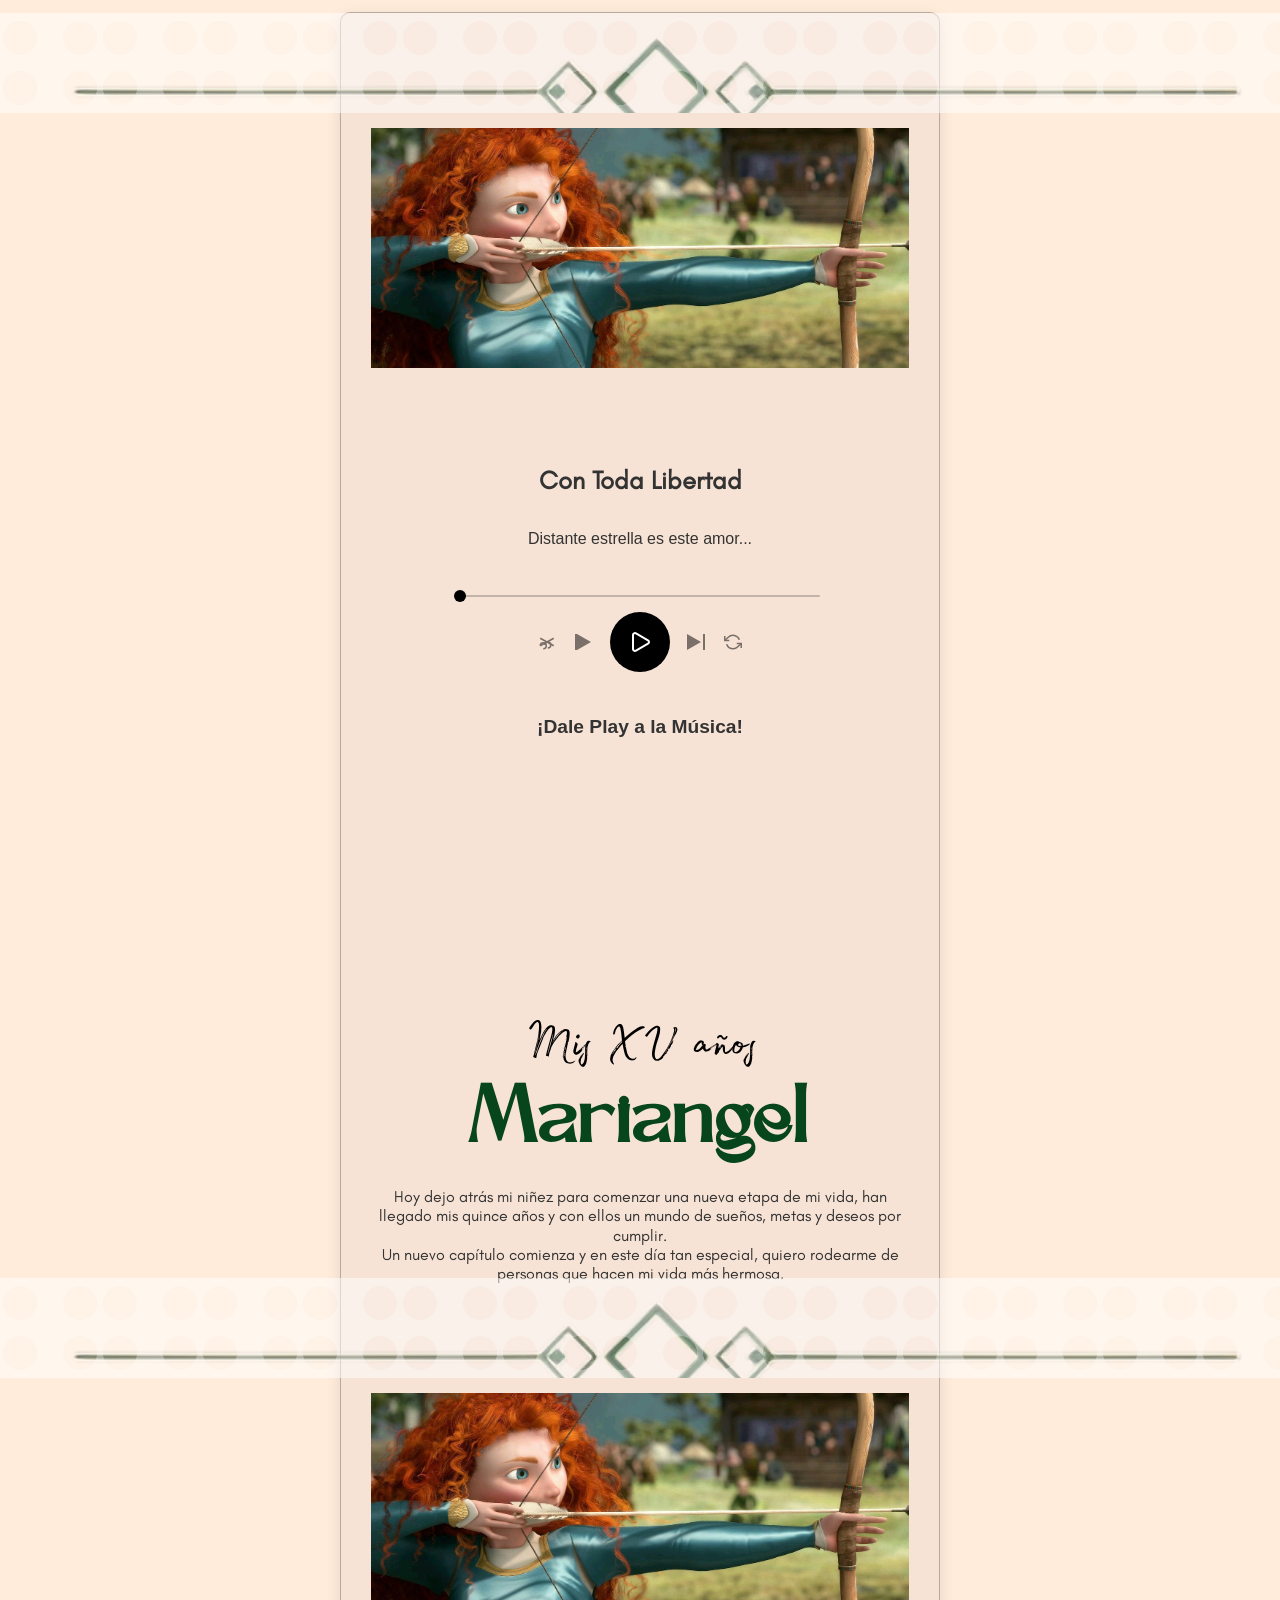
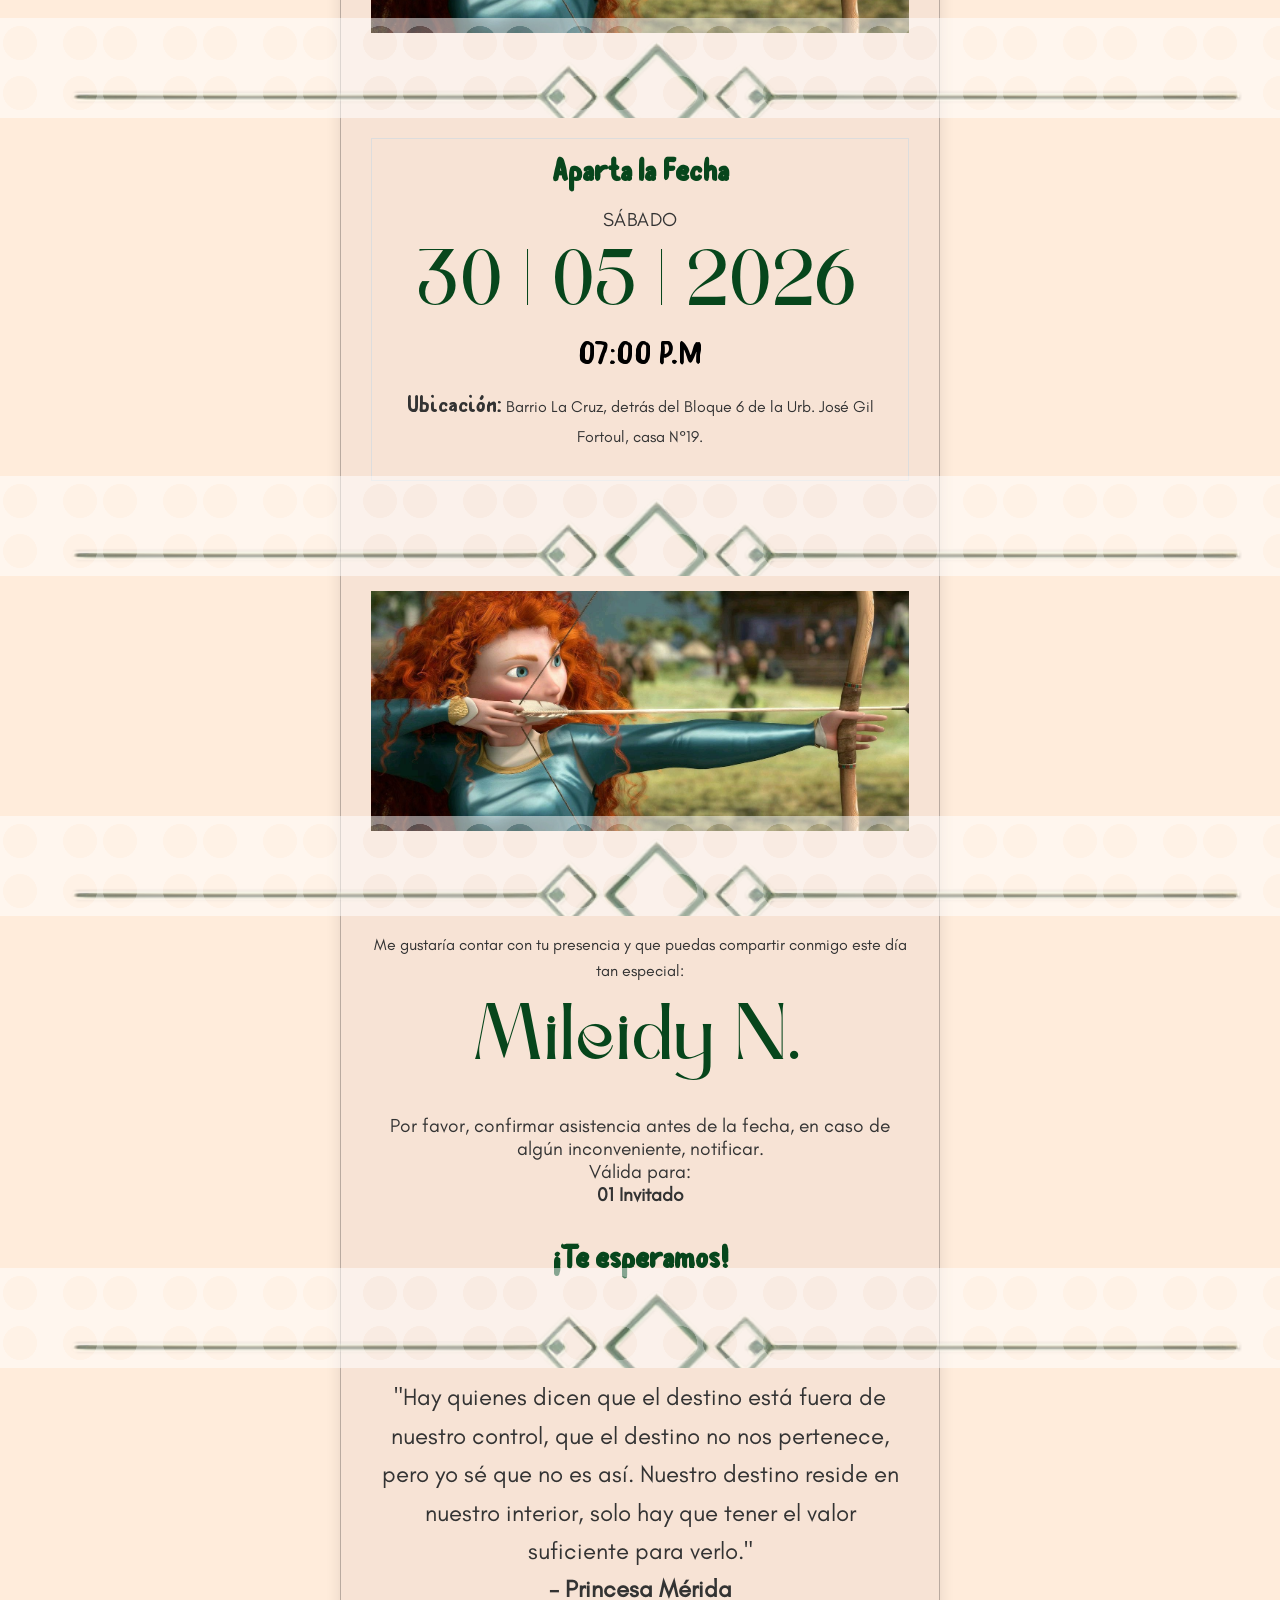
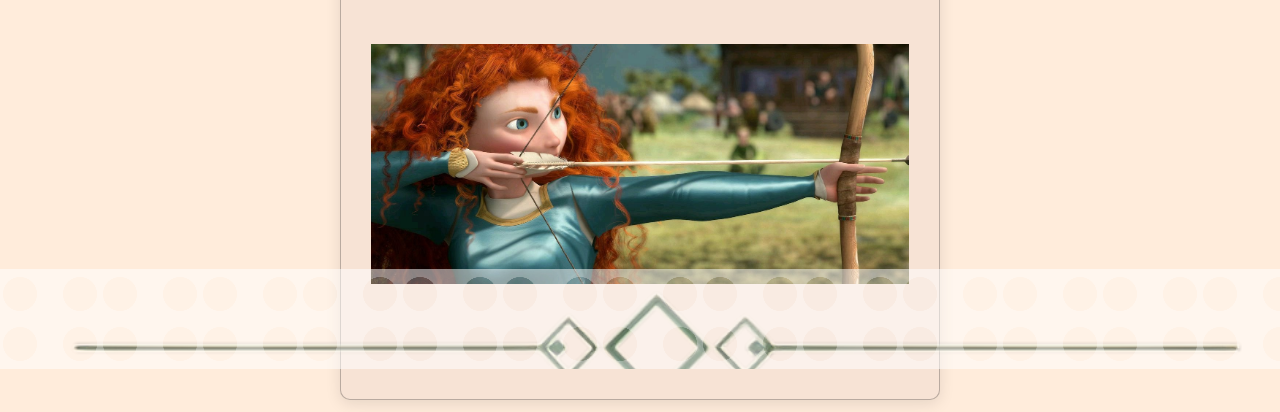
==== commit 9409c27d: "Separador" ====
--- a/index.html
+++ b/index.html
@@ -18,6 +18,22 @@
   <body>
     <div class="container">
       <div
+        class="separador-ondulado"
+        style="
+          height: 100px;
+          padding: 0;
+          overflow: hidden;
+          border: none;
+          background: transparent;
+        "
+      >
+        <img
+          src="./img/separador/separador-01.png"
+          alt="Con Toda Libertad"
+          style="width: 100%; height: 100%; object-fit: cover; display: block"
+        />
+      </div>
+      <div
         class="image-placeholder"
         style="
           height: 200px;
@@ -33,6 +49,8 @@
           style="width: 100%; height: 100%; object-fit: cover; display: block"
         />
       </div>
+      <br />
+      <br />
       <div class="section">
         <p class="titulo-cancion" style="font-weight: bold; font-size: 1.6em">
           Con Toda Libertad
@@ -44,15 +62,22 @@
         <div class="music-player">
           <div class="progress-container">
             <div class="progress-bar">
-              <div class="progress-fill" style="width: 20%"></div>
-              <div class="progress-dot" style="left: 20%"></div>
+              <div class="progress-fill" style="width: 0%"></div>
+              <div class="progress-dot" style="left: 0%"></div>
             </div>
           </div>
 
           <div class="player-controls">
             <!-- Botón Shuffle (estático) -->
             <button class="control-btn sm-btn" type="button" disabled>
-              <svg width="20" height="20" viewBox="0 0 24 24" fill="none" stroke="currentColor" stroke-width="2">
+              <svg
+                width="20"
+                height="20"
+                viewBox="0 0 24 24"
+                fill="none"
+                stroke="currentColor"
+                stroke-width="2"
+              >
                 <path d="M3 17a4 4 0 1 1 4 4m6-1a4 4 0 1 0-4-4"></path>
                 <path d="M21 7L3 17m0-10l18 10"></path>
               </svg>
@@ -60,34 +85,87 @@
 
             <!-- Botón Previous (estático) -->
             <button class="control-btn" type="button" disabled>
-              <svg width="24" height="24" viewBox="0 0 24 24" fill="currentColor">
+              <svg
+                width="24"
+                height="24"
+                viewBox="0 0 24 24"
+                fill="currentColor"
+              >
                 <path d="M4 4v16h2V4H4zm16 8L6 4v16l14-8z"></path>
               </svg>
             </button>
 
             <!-- Botón Play (funcional) -->
             <button class="control-btn play-btn" id="playBtn" type="button">
-              <svg xmlns="http://www.w3.org/2000/svg" width="24" height="24" viewBox="0 0 24 24" fill="none" stroke="currentColor" stroke-width="2" stroke-linecap="round" stroke-linejoin="round" class="lucide lucide-play"><path d="M5 5a2 2 0 0 1 3.008-1.728l11.997 6.998a2 2 0 0 1 .003 3.458l-12 7A2 2 0 0 1 5 19z"/></svg>
+              <svg
+                xmlns="http://www.w3.org/2000/svg"
+                width="24"
+                height="24"
+                viewBox="0 0 24 24"
+                fill="none"
+                stroke="currentColor"
+                stroke-width="2"
+                stroke-linecap="round"
+                stroke-linejoin="round"
+                class="lucide lucide-play"
+              >
+                <path
+                  d="M5 5a2 2 0 0 1 3.008-1.728l11.997 6.998a2 2 0 0 1 .003 3.458l-12 7A2 2 0 0 1 5 19z"
+                />
+              </svg>
             </button>
 
             <!-- Botón Pause (funcional) -->
-            <button class="control-btn play-btn" id="pauseBtn" type="button" style="display: none;">
-              <svg xmlns="http://www.w3.org/2000/svg" width="24" height="24" viewBox="0 0 24 24" fill="none" stroke="currentColor" stroke-width="2" stroke-linecap="round" stroke-linejoin="round" class="lucide lucide-pause"><rect x="14" y="3" width="5" height="18" rx="1"/><rect x="5" y="3" width="5" height="18" rx="1"/></svg>
+            <button
+              class="control-btn play-btn"
+              id="pauseBtn"
+              type="button"
+              style="display: none"
+            >
+              <svg
+                xmlns="http://www.w3.org/2000/svg"
+                width="24"
+                height="24"
+                viewBox="0 0 24 24"
+                fill="none"
+                stroke="currentColor"
+                stroke-width="2"
+                stroke-linecap="round"
+                stroke-linejoin="round"
+                class="lucide lucide-pause"
+              >
+                <rect x="14" y="3" width="5" height="18" rx="1" />
+                <rect x="5" y="3" width="5" height="18" rx="1" />
+              </svg>
             </button>
 
             <!-- Botón Next (estático) -->
             <button class="control-btn" type="button" disabled>
-              <svg width="24" height="24" viewBox="0 0 24 24" fill="currentColor">
+              <svg
+                width="24"
+                height="24"
+                viewBox="0 0 24 24"
+                fill="currentColor"
+              >
                 <path d="M18 4v16h2V4h-2zM2 4l14 8-14 8V4z"></path>
               </svg>
             </button>
 
             <!-- Botón Repeat (estático) -->
             <button class="control-btn sm-btn" type="button" disabled>
-              <svg width="20" height="20" viewBox="0 0 24 24" fill="none" stroke="currentColor" stroke-width="2">
+              <svg
+                width="20"
+                height="20"
+                viewBox="0 0 24 24"
+                fill="none"
+                stroke="currentColor"
+                stroke-width="2"
+              >
                 <path d="M1 4v6h6"></path>
                 <path d="M23 20v-6h-6"></path>
-                <path d="M20.49 9A9 9 0 0 0 5.64 5.64L1 10m22 4l-4.64 4.36A9 9 0 0 1 3.51 15"></path>
+                <path
+                  d="M20.49 9A9 9 0 0 0 5.64 5.64L1 10m22 4l-4.64 4.36A9 9 0 0 1 3.51 15"
+                ></path>
               </svg>
             </button>
           </div>
@@ -98,6 +176,16 @@
 
       <div class="section">
         <p class="destacado">¡Dale Play a la Música!</p>
+        <br />
+        <br />
+        <br />
+        <br />
+        <br />
+        <br />
+        <br />
+        <br />
+        <br />
+        <br />
         <h1 class="titulo-xv">Mis XV años</h1>
         <h2 class="titulo-nombre">Mariangel</h2>
       </div>
@@ -116,6 +204,22 @@
         </div>
       </div>
       <div
+        class="separador-ondulado"
+        style="
+          height: 100px;
+          padding: 0;
+          overflow: hidden;
+          border: none;
+          background: transparent;
+        "
+      >
+        <img
+          src="./img/separador/separador-01.png"
+          alt="Con Toda Libertad"
+          style="width: 100%; height: 100%; object-fit: cover; display: block"
+        />
+      </div>
+      <div
         class="image-placeholder"
         style="
           height: 200px;
@@ -127,6 +231,22 @@
       >
         <img
           src="./img/img02.jpeg"
+          alt="Con Toda Libertad"
+          style="width: 100%; height: 100%; object-fit: cover; display: block"
+        />
+      </div>
+      <div
+        class="separador-ondulado"
+        style="
+          height: 100px;
+          padding: 0;
+          overflow: hidden;
+          border: none;
+          background: transparent;
+        "
+      >
+        <img
+          src="./img/separador/separador-01.png"
           alt="Con Toda Libertad"
           style="width: 100%; height: 100%; object-fit: cover; display: block"
         />
@@ -134,7 +254,7 @@
       <div class="section info-box">
         <h3 class="subtitulo-nombre">Aparta la Fecha</h3>
         <p class="destacado dia-semana">SÁBADO</p>
-        <p class="titulo-nombre">30|05|2026</p>
+        <p class="titulo-nombre">30 | 05 | 2026</p>
         <p class="fecha">07:00 P.M</p>
         <p class="texto-historia">
           <strong class="title-ubi">Ubicación:</strong> Barrio La Cruz, detrás
@@ -142,6 +262,22 @@
         </p>
       </div>
       <div
+        class="separador-ondulado"
+        style="
+          height: 100px;
+          padding: 0;
+          overflow: hidden;
+          border: none;
+          background: transparent;
+        "
+      >
+        <img
+          src="./img/separador/separador-01.png"
+          alt="Con Toda Libertad"
+          style="width: 100%; height: 100%; object-fit: cover; display: block"
+        />
+      </div>
+      <div
         class="image-placeholder"
         style="
           height: 200px;
@@ -153,6 +289,22 @@
       >
         <img
           src="./img/img02.jpeg"
+          alt="Con Toda Libertad"
+          style="width: 100%; height: 100%; object-fit: cover; display: block"
+        />
+      </div>
+      <div
+        class="separador-ondulado"
+        style="
+          height: 100px;
+          padding: 0;
+          overflow: hidden;
+          border: none;
+          background: transparent;
+        "
+      >
+        <img
+          src="./img/separador/separador-01.png"
           alt="Con Toda Libertad"
           style="width: 100%; height: 100%; object-fit: cover; display: block"
         />
@@ -180,7 +332,22 @@
       <div class="section">
         <h3 class="subtitulo-nombre">¡Te esperamos!</h3>
       </div>
-
+      <div
+        class="separador-ondulado"
+        style="
+          height: 100px;
+          padding: 0;
+          overflow: hidden;
+          border: none;
+          background: transparent;
+        "
+      >
+        <img
+          src="./img/separador/separador-01.png"
+          alt="Con Toda Libertad"
+          style="width: 100%; height: 100%; object-fit: cover; display: block"
+        />
+      </div>
       <div
         class="section texto-historia"
         style="font-size: 1.5em; padding: 10px"
@@ -208,6 +375,22 @@
           style="width: 100%; height: 100%; object-fit: cover; display: block"
         />
       </div>
+      <div
+        class="separador-ondulado"
+        style="
+          height: 100px;
+          padding: 0;
+          overflow: hidden;
+          border: none;
+          background: transparent;
+        "
+      >
+        <img
+          src="./img/separador/separador-01.png"
+          alt="Con Toda Libertad"
+          style="width: 100%; height: 100%; object-fit: cover; display: block"
+        />
+      </div>
     </div>
   </body>
 </html>
--- a/css/general/style.css
+++ b/css/general/style.css
@@ -124,7 +124,7 @@
 }
 .titulo-nombre {
   font-family: "SEGO", Arial, sans-serif;
-  font-size: clamp(2.5em, 12vw, 5em); /* Cambio aquí */
+  font-size: clamp(1.5em, 12vw, 5em); /* Cambio aquí */
   margin: 0;
   line-height: 1;
   color: #07461c;
@@ -167,3 +167,34 @@
   padding: 0;
   line-height: 1.2;
 }
+.separador-ondulado {
+  width: 100vw;
+  height: 100px;
+  background: linear-gradient(135deg, #e0b0ff 0%, #b993d6 50%, #8b5fbf 100%);
+  margin: 0;
+  margin-left: calc(-50vw + 50%);
+  margin-top: -30px;
+  position: relative;
+  overflow: hidden;
+}
+
+.separador-ondulado::before {
+  content: "";
+  position: absolute;
+  top: 0;
+  left: 0;
+  width: 100%;
+  height: 100%;
+  background:
+    radial-gradient(
+      circle at 20% 50%,
+      transparent 20%,
+      rgba(255, 255, 255, 0.3) 20.5%
+    ),
+    radial-gradient(
+      circle at 80% 50%,
+      transparent 20%,
+      rgba(255, 255, 255, 0.3) 20.5%
+    );
+  background-size: 100px 50px;
+}
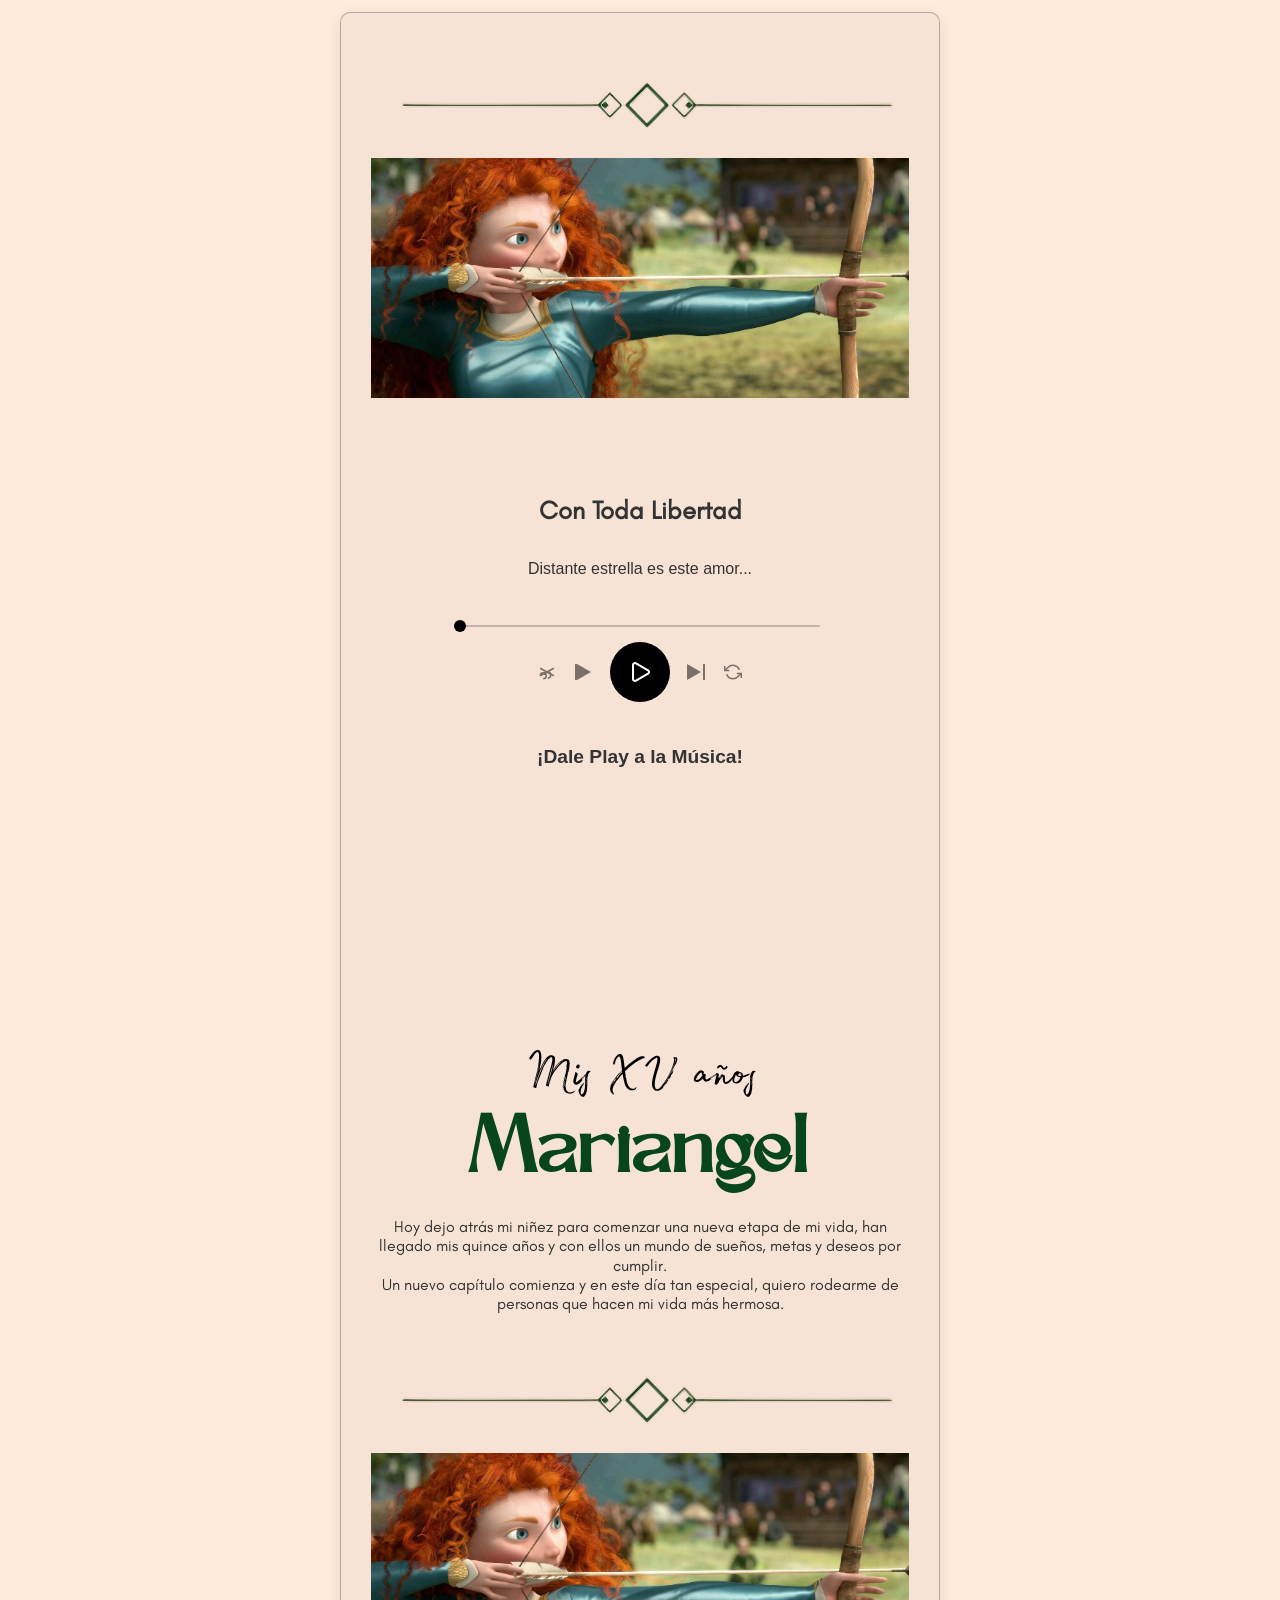
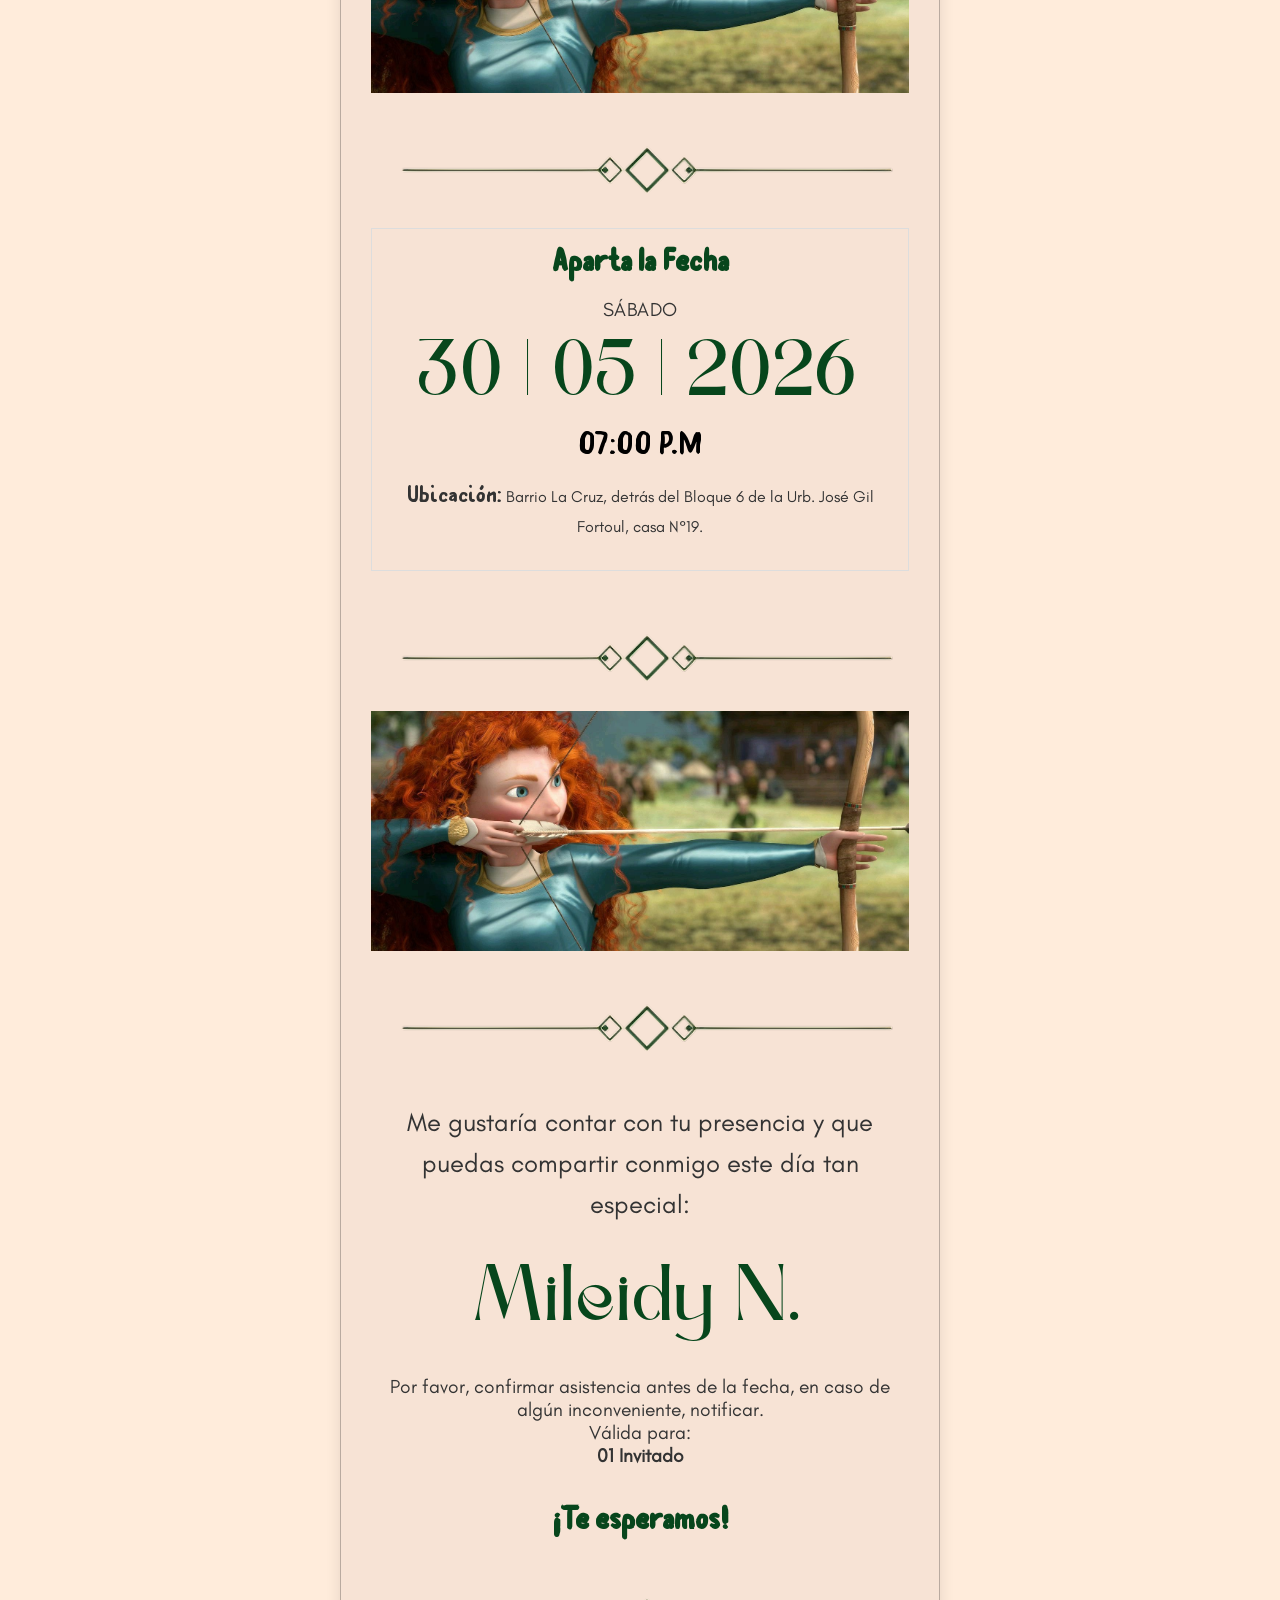
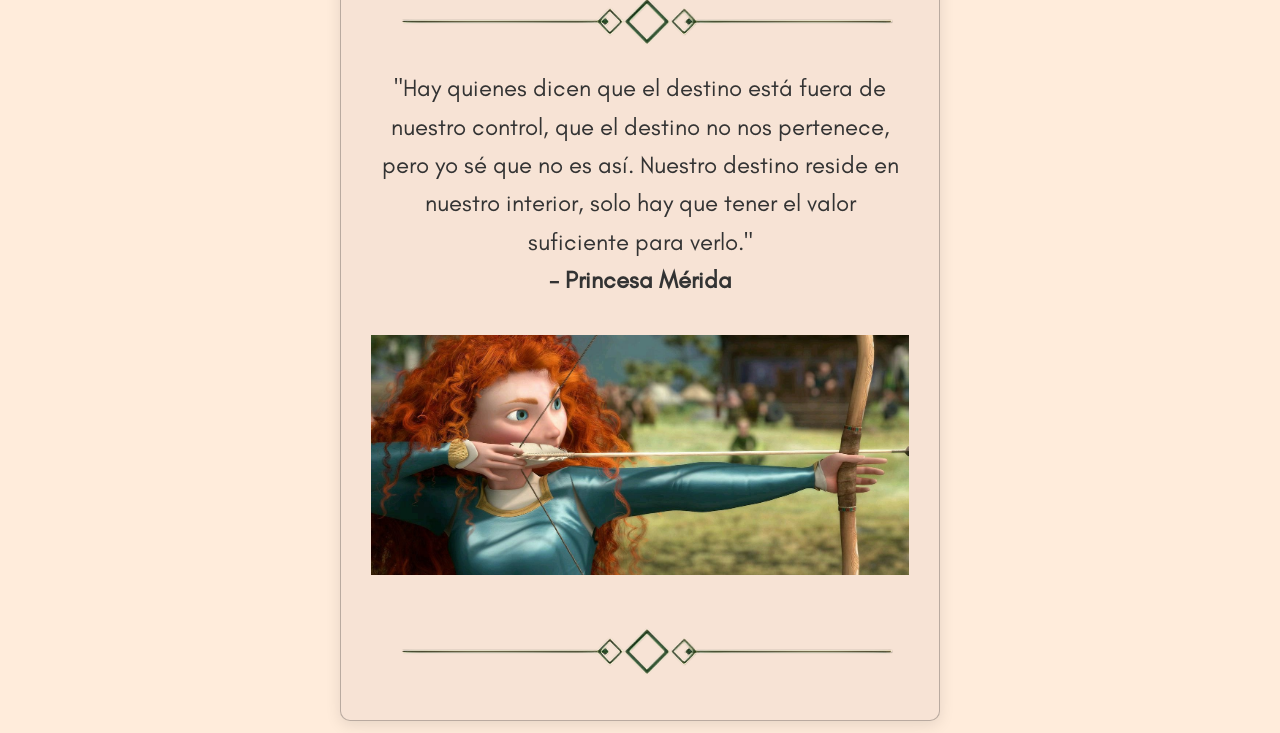
==== commit 1bbdc9ac: "Text size" ====
--- a/index.html
+++ b/index.html
@@ -310,7 +310,7 @@
         />
       </div>
       <div class="section">
-        <p class="texto-historia">
+        <p class="texto-historia" style="font-size: 1.6em; padding: 10px">
           Me gustaría contar con tu presencia y que puedas compartir conmigo
           este día tan especial:
         </p>
--- a/css/general/style.css
+++ b/css/general/style.css
@@ -167,34 +167,6 @@
   padding: 0;
   line-height: 1.2;
 }
-.separador-ondulado {
-  width: 100vw;
-  height: 100px;
-  background: linear-gradient(135deg, #e0b0ff 0%, #b993d6 50%, #8b5fbf 100%);
-  margin: 0;
-  margin-left: calc(-50vw + 50%);
-  margin-top: -30px;
-  position: relative;
-  overflow: hidden;
-}
 
-.separador-ondulado::before {
-  content: "";
-  position: absolute;
-  top: 0;
-  left: 0;
-  width: 100%;
-  height: 100%;
-  background:
-    radial-gradient(
-      circle at 20% 50%,
-      transparent 20%,
-      rgba(255, 255, 255, 0.3) 20.5%
-    ),
-    radial-gradient(
-      circle at 80% 50%,
-      transparent 20%,
-      rgba(255, 255, 255, 0.3) 20.5%
-    );
-  background-size: 100px 50px;
-}
+
+
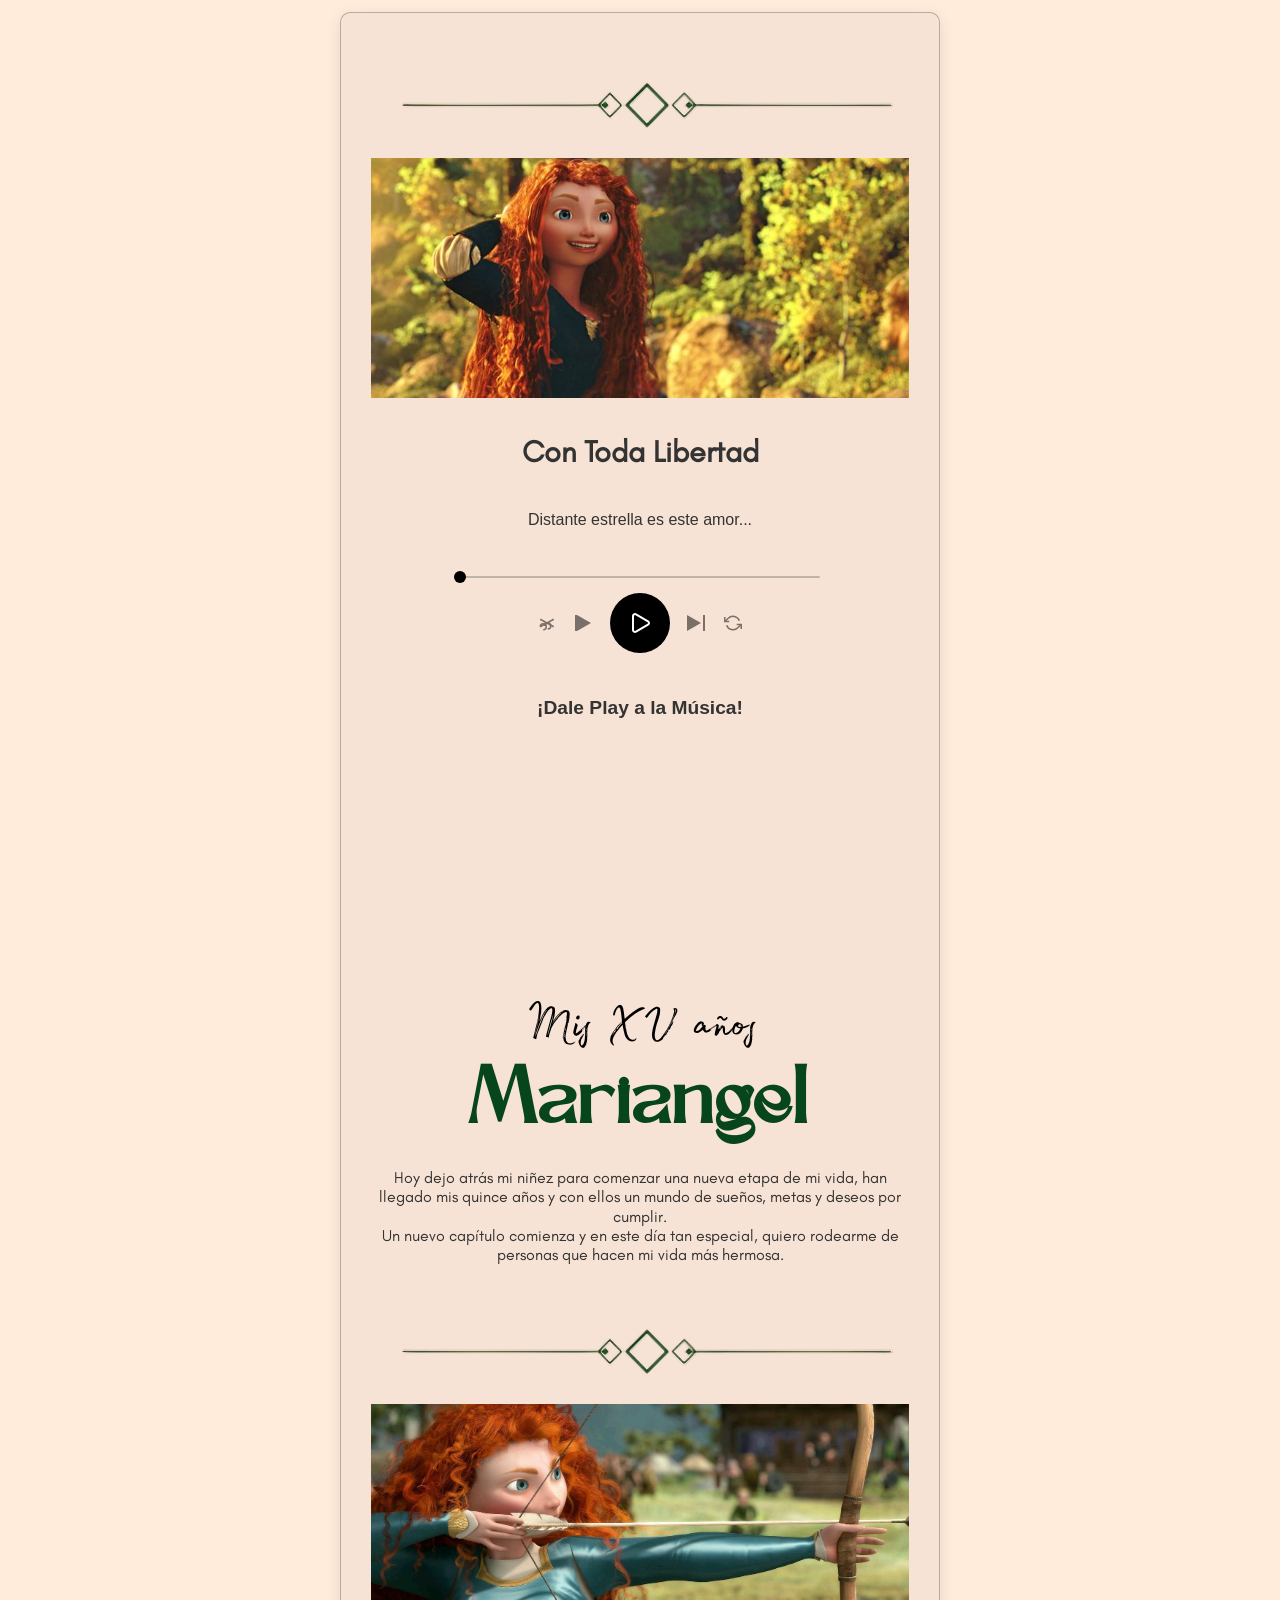
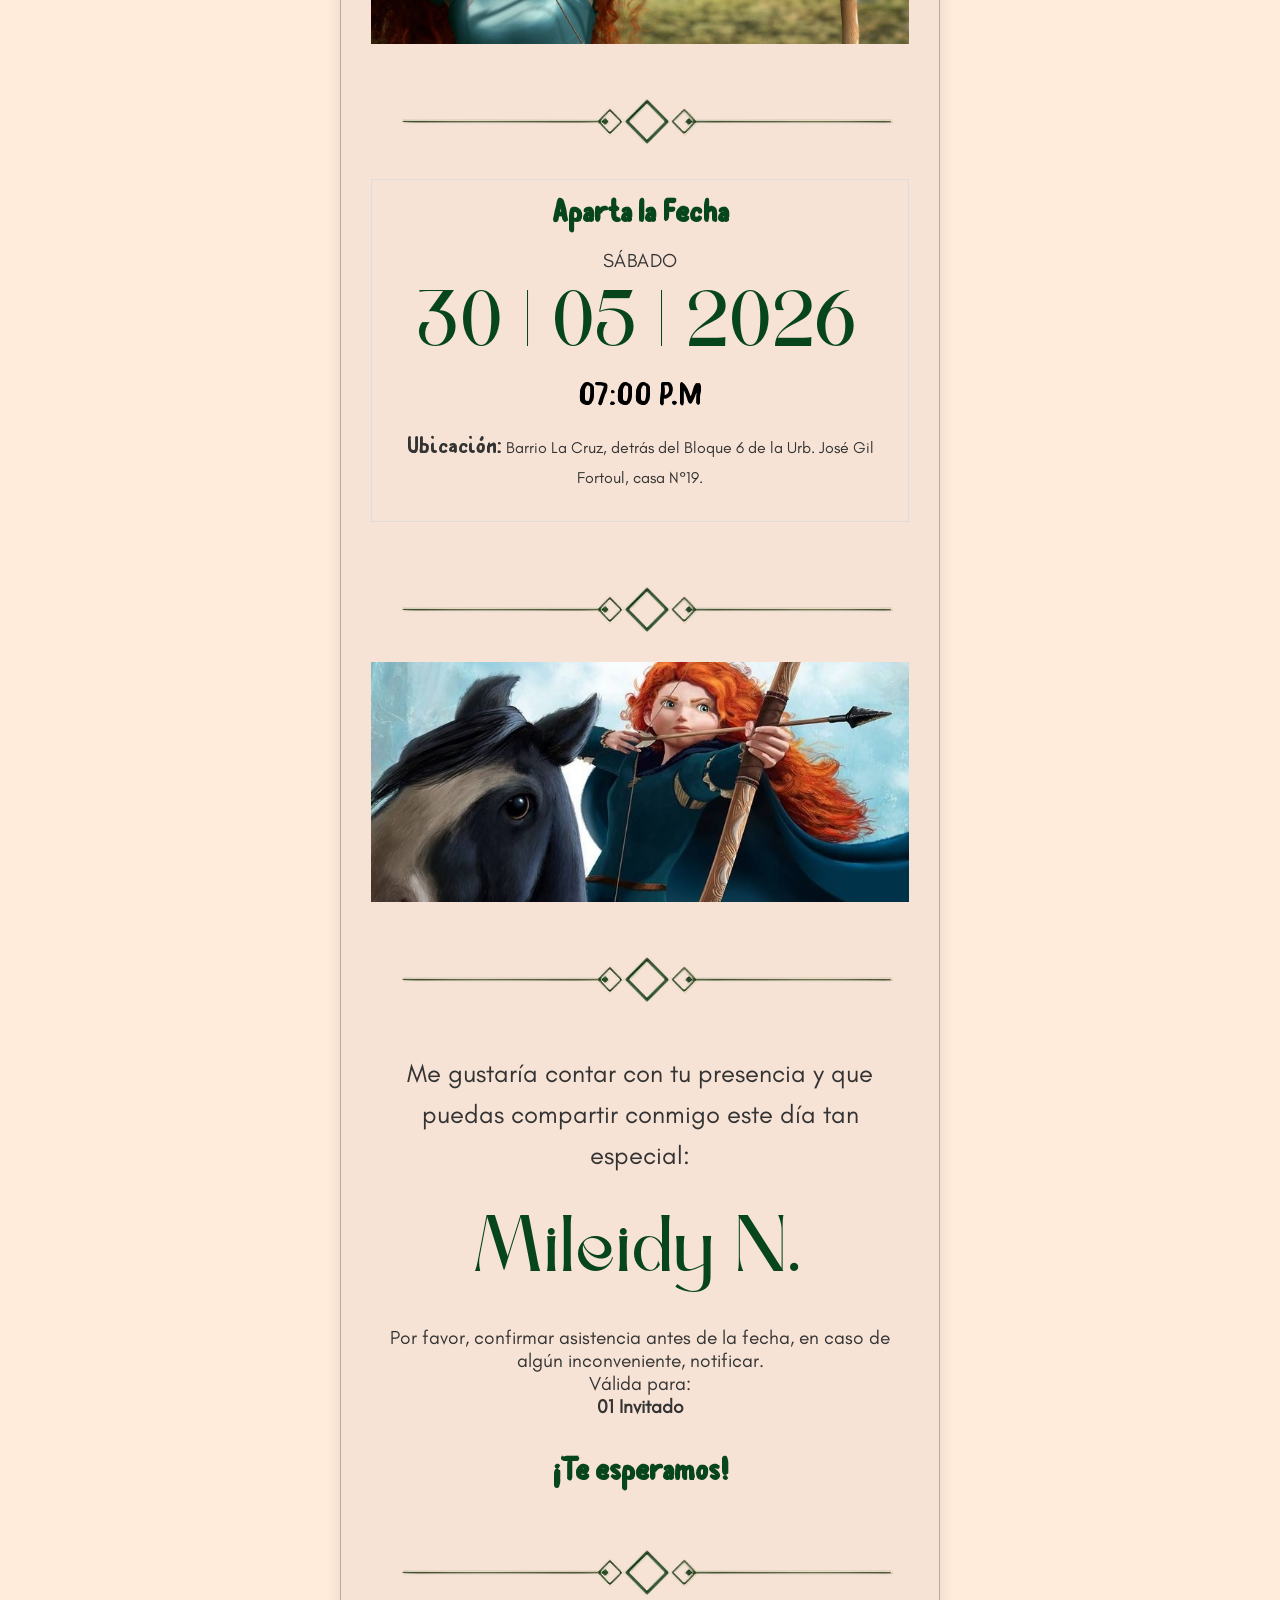
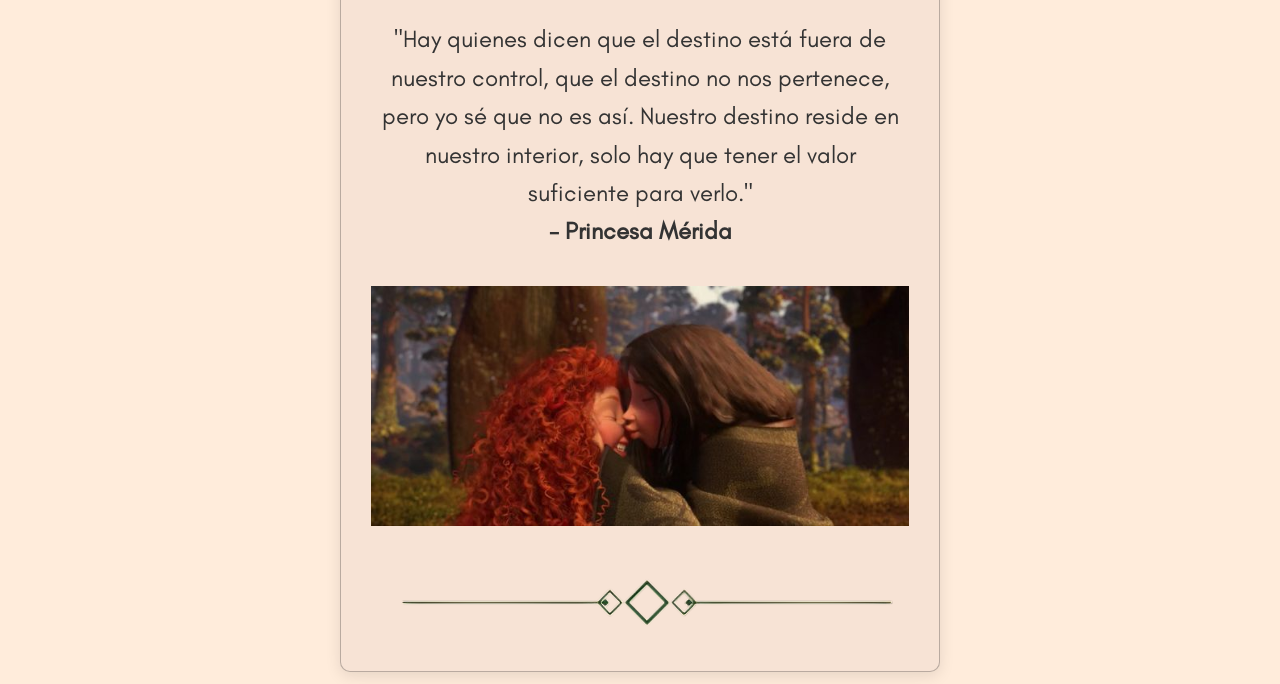
==== commit 344ce8a5: "IMG" ====
--- a/index.html
+++ b/index.html
@@ -44,15 +44,13 @@
         "
       >
         <img
-          src="./img/img02.jpeg"
-          alt="Con Toda Libertad"
-          style="width: 100%; height: 100%; object-fit: cover; display: block"
-        />
-      </div>
-      <br />
-      <br />
-      <div class="section">
-        <p class="titulo-cancion" style="font-weight: bold; font-size: 1.6em">
+          src="./img/img03.jpeg"
+          alt="Con Toda Libertad"
+          style="width: 100%; height: 100%; object-fit: cover; display: block"
+        />
+      </div>
+      <div class="section">
+        <p class="titulo-cancion" style="font-weight: bold; font-size: 1.9em">
           Con Toda Libertad
         </p>
       </div>
@@ -288,7 +286,7 @@
         "
       >
         <img
-          src="./img/img02.jpeg"
+          src="./img/img01.jpeg"
           alt="Con Toda Libertad"
           style="width: 100%; height: 100%; object-fit: cover; display: block"
         />
@@ -370,7 +368,7 @@
         "
       >
         <img
-          src="./img/img02.jpeg"
+          src="./img/img04.jpeg"
           alt="Con Toda Libertad"
           style="width: 100%; height: 100%; object-fit: cover; display: block"
         />
